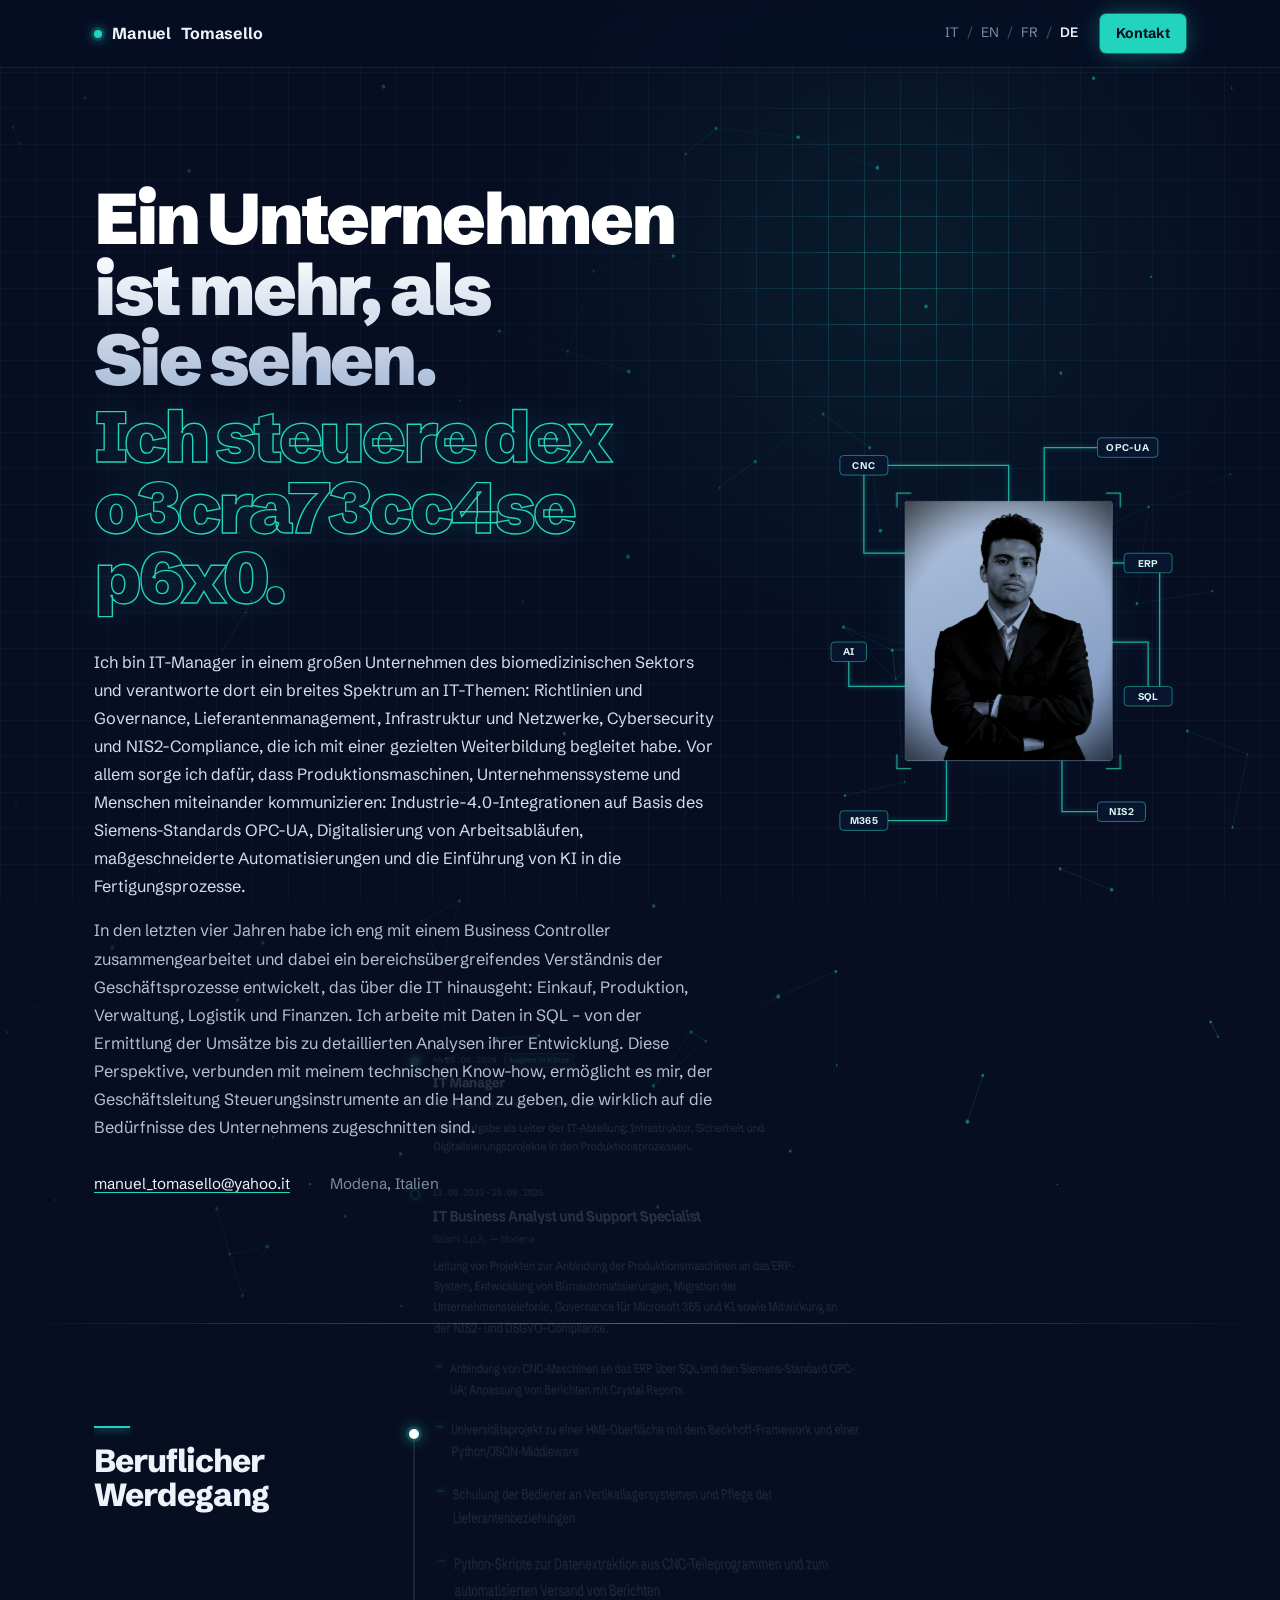
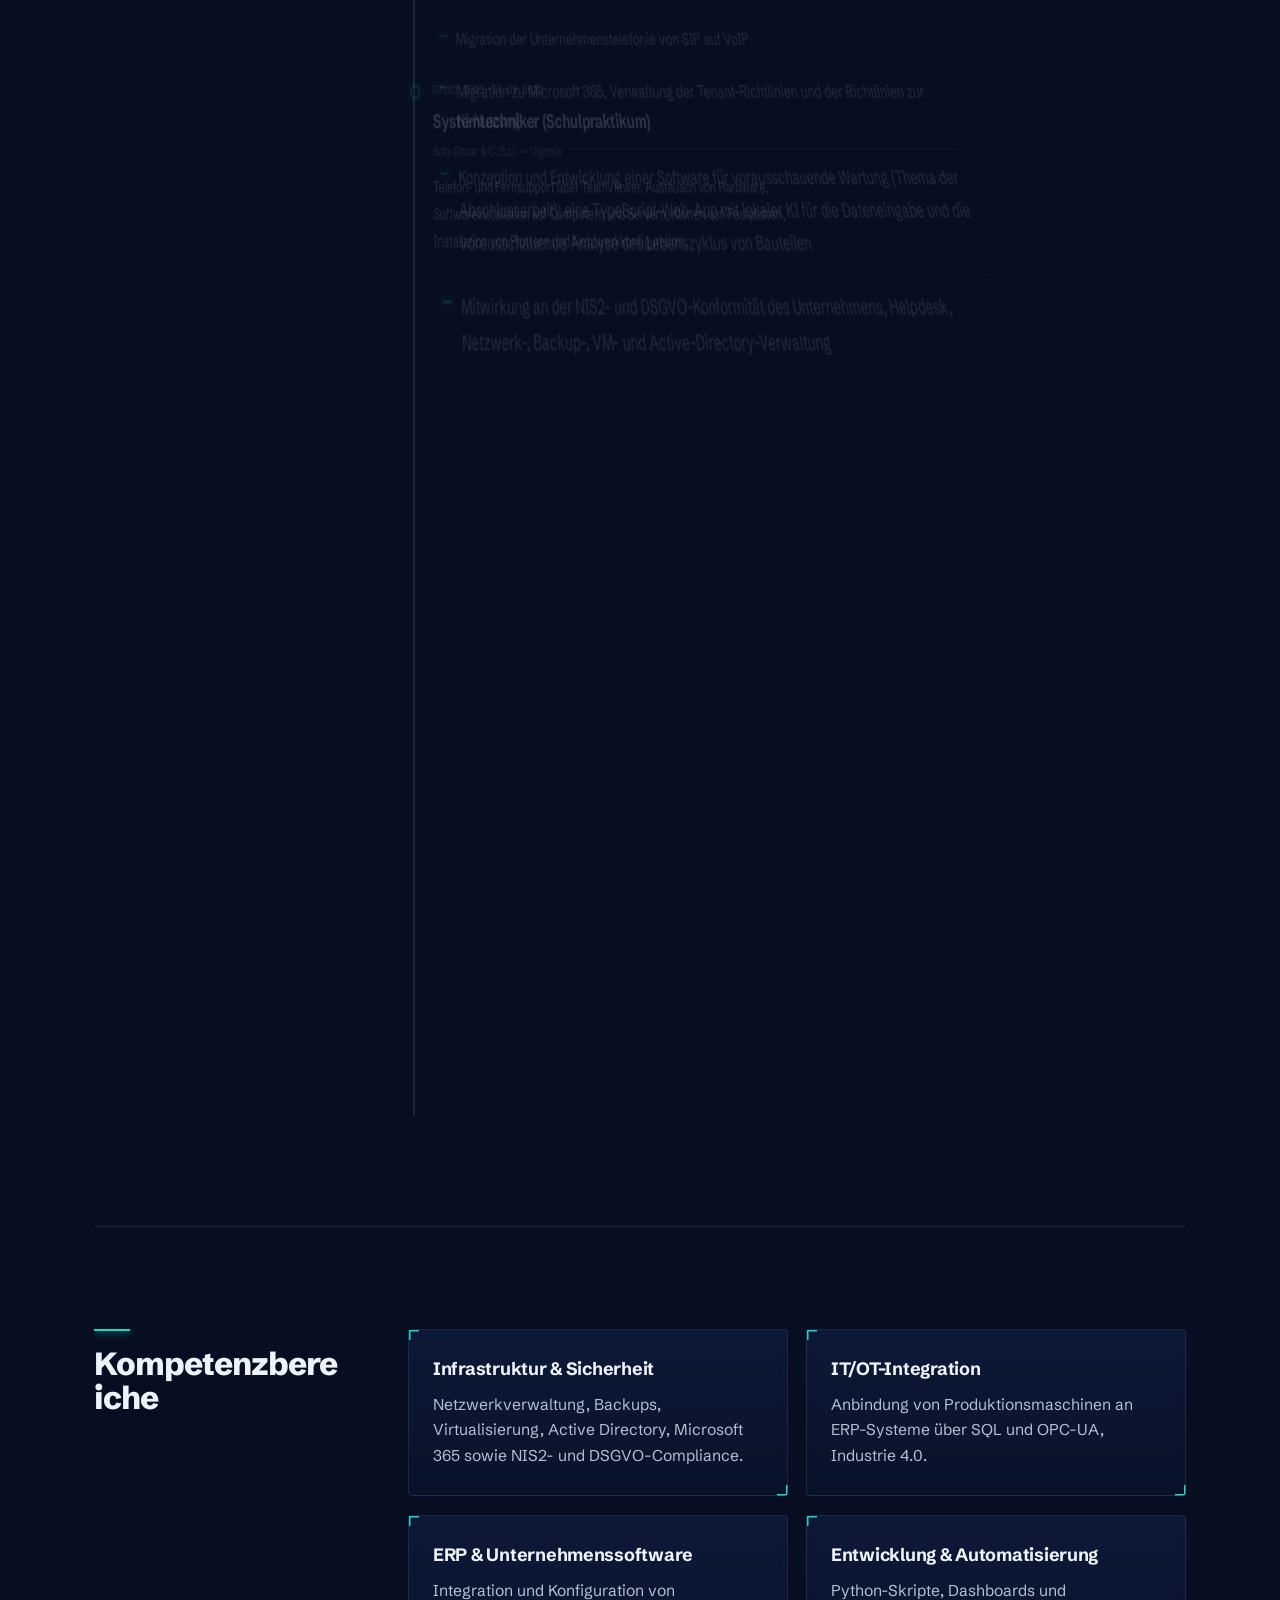
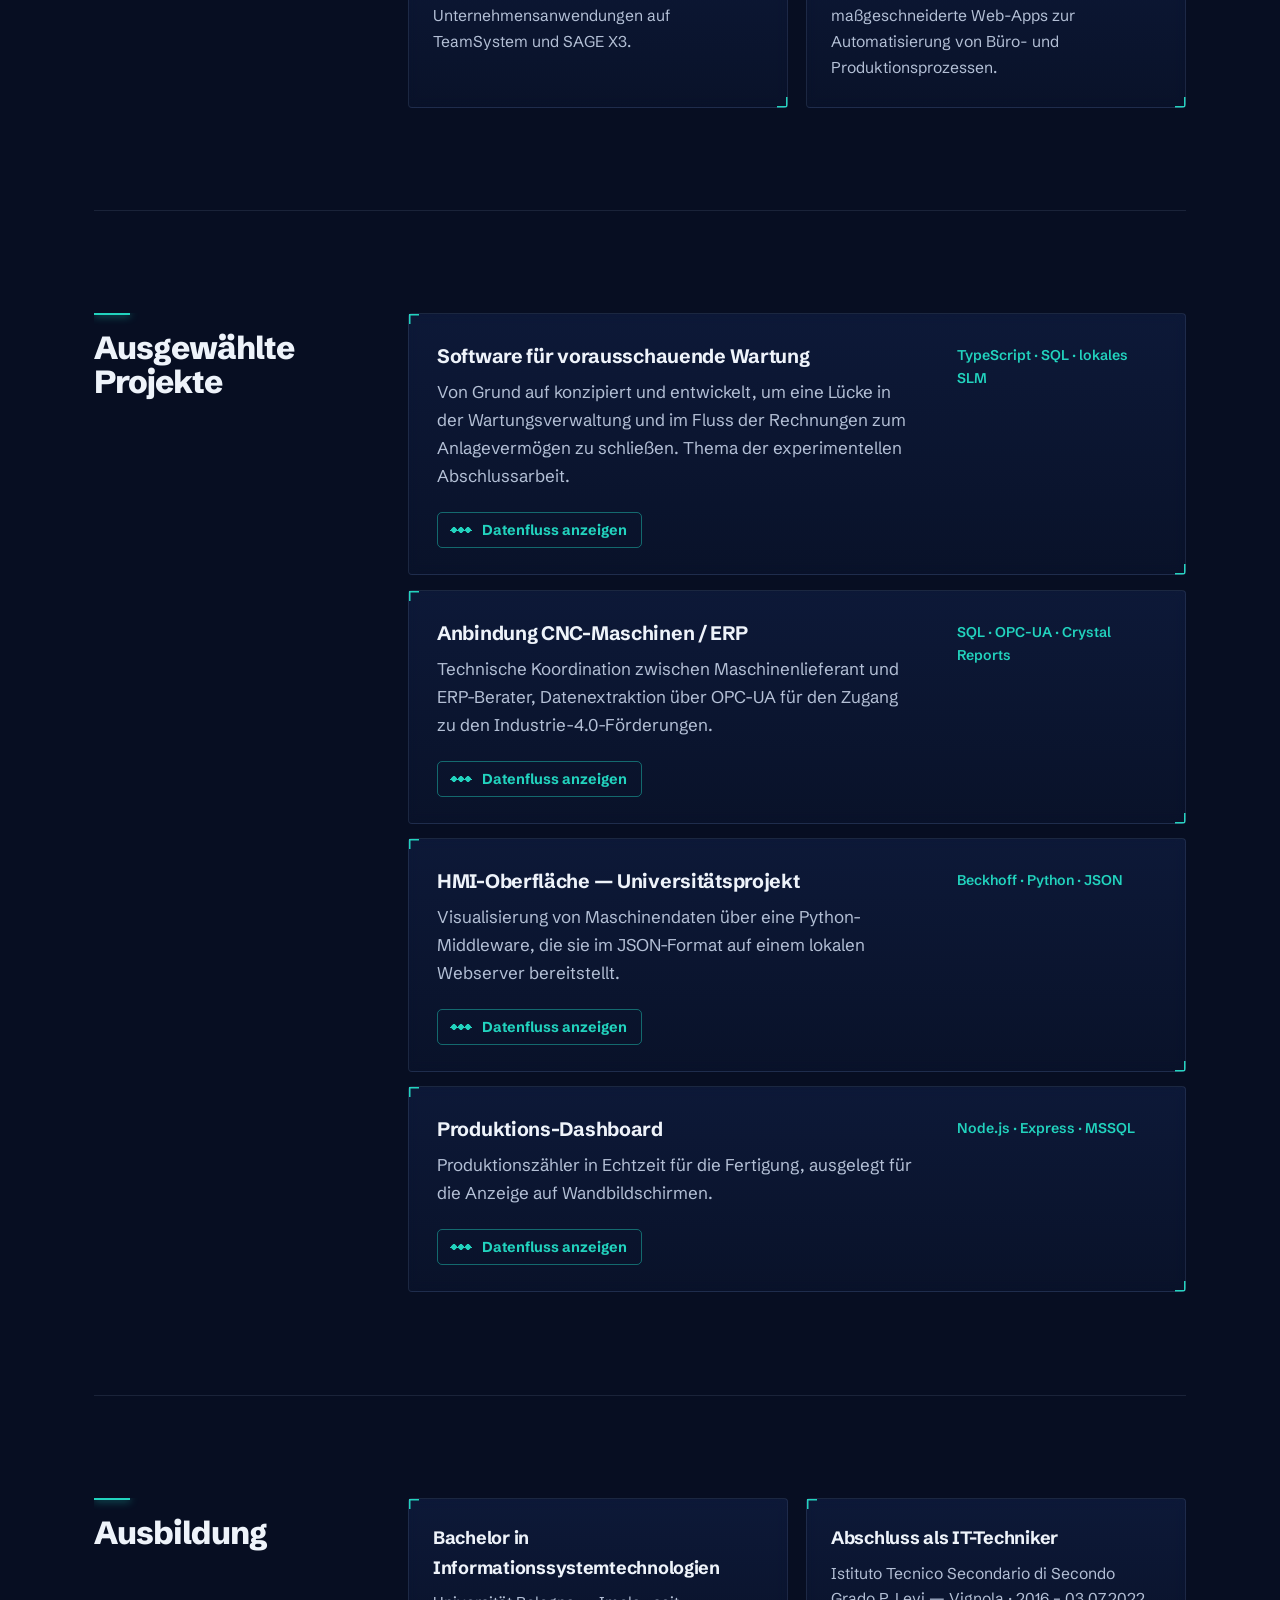
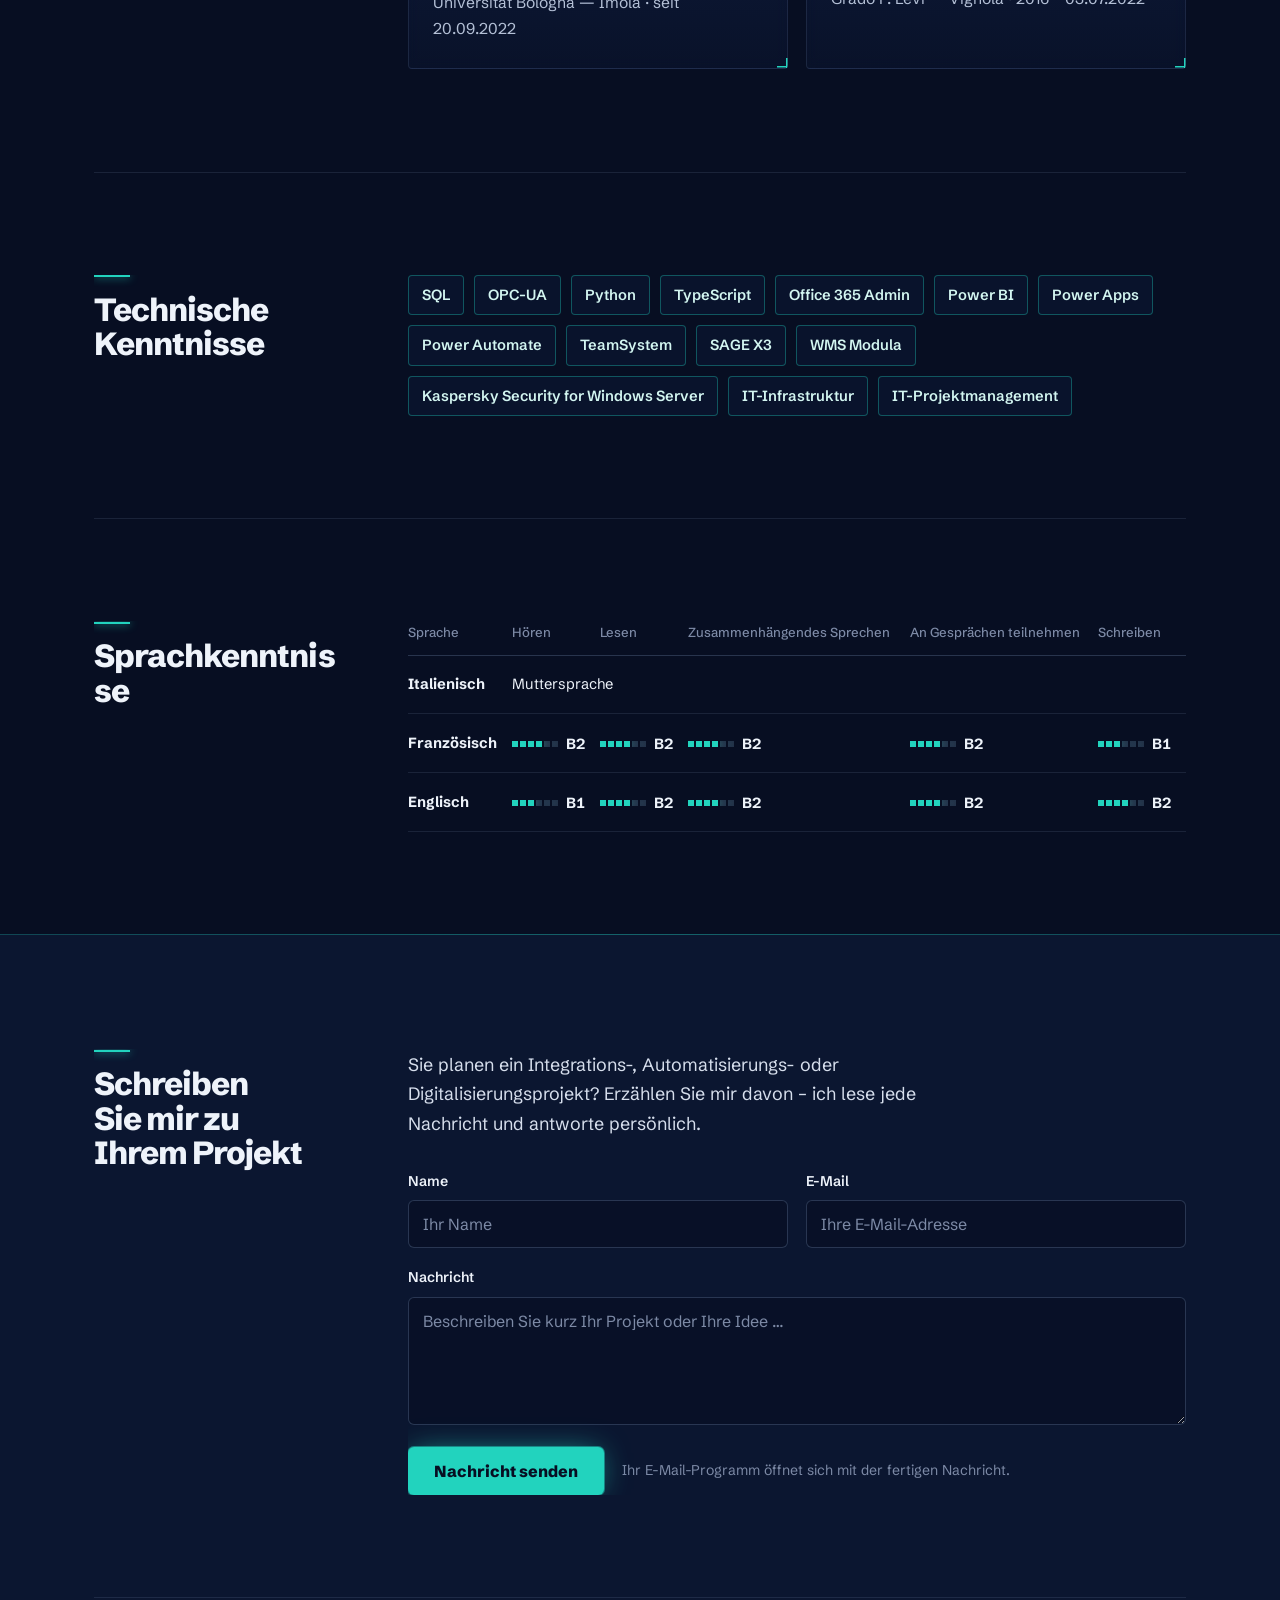
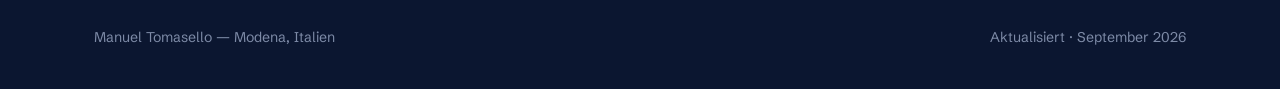
==== index-de.html @ 52b49764 "tedesco" ====
<!DOCTYPE html>
<html lang="de">
<head>
<meta charset="UTF-8">
<script>/* sequenza di avvio: una volta per sessione, mai con movimento ridotto */
(function(d){d.classList.add('js');try{if(!matchMedia('(prefers-reduced-motion: reduce)').matches&&!sessionStorage.getItem('mt-boot')){d.classList.add('boot');sessionStorage.setItem('mt-boot','1');setTimeout(function(){d.classList.remove('boot')},2600);}}catch(e){}})(document.documentElement);
</script>
<meta name="viewport" content="width=device-width, initial-scale=1">
<title>Manuel Tomasello — IT Manager</title>
<meta name="description" content="Manuel Tomasello, IT-Manager. Infrastruktur, ERP/OT-Integration, NIS2-Compliance, industrielle Automatisierung.">
<link rel="preconnect" href="https://fonts.googleapis.com">
<link rel="preconnect" href="https://fonts.gstatic.com" crossorigin>
<meta name="theme-color" content="#070E22">
<link rel="stylesheet" href="style.css">
</head>
<body>

<div class="boot-overlay" aria-hidden="true">
  <div class="boot-half boot-top"></div><div class="boot-half boot-bottom"></div>
  <div class="boot-line"></div>
  <div class="boot-name">Manuel Tomasello</div>
</div>
<div class="glow" aria-hidden="true"></div>
<nav>
  <div class="progress" aria-hidden="true"></div>
  <div class="nav-inner">
    <span class="nav-name"><span class="nn-full">Manuel</span><span class="nn-short" aria-hidden="true">M.</span> Tomasello</span>
    <div class="nav-right">
      <div class="lang-switch">
        <a href="index.html">IT</a><span>/</span><a href="index-en.html">EN</a><span>/</span><a href="index-fr.html">FR</a><span>/</span><a href="index-de.html" class="active">DE</a>
      </div>
      <a href="#kontakt" class="nav-cta">Kontakt</a>
    </div>
  </div>
</nav>
<header class="top">
  <canvas class="net" aria-hidden="true"></canvas>
  <section class="hero">
  <div class="hero-inner">
    <div class="hero-text">
      <h1><span>Ein Unternehmen ist mehr, als Sie sehen.</span> <span>Ich steuere den unsichtbaren Teil.</span></h1>
      <p class="hero-desc">Ich bin IT-Manager in einem großen Unternehmen des biomedizinischen Sektors und verantworte dort ein breites Spektrum an IT-Themen: Richtlinien und Governance, Lieferantenmanagement, Infrastruktur und Netzwerke, Cybersecurity und NIS2-Compliance, die ich mit einer gezielten Weiterbildung begleitet habe. Vor allem sorge ich dafür, dass Produktionsmaschinen, Unternehmenssysteme und Menschen miteinander kommunizieren: Industrie-4.0-Integrationen auf Basis des Siemens-Standards OPC-UA, Digitalisierung von Arbeitsabläufen, maßgeschneiderte Automatisierungen und die Einführung von KI in die Fertigungsprozesse.</p>
      <p class="hero-desc">In den letzten vier Jahren habe ich eng mit einem Business Controller zusammengearbeitet und dabei ein bereichsübergreifendes Verständnis der Geschäftsprozesse entwickelt, das über die IT hinausgeht: Einkauf, Produktion, Verwaltung, Logistik und Finanzen. Ich arbeite mit Daten in SQL – von der Ermittlung der Umsätze bis zu detaillierten Analysen ihrer Entwicklung. Diese Perspektive, verbunden mit meinem technischen Know-how, ermöglicht es mir, der Geschäftsleitung Steuerungsinstrumente an die Hand zu geben, die wirklich auf die Bedürfnisse des Unternehmens zugeschnitten sind.</p>
      <div class="contact-row">
        <a href="mailto:manuel_tomasello@yahoo.it">manuel_tomasello@yahoo.it</a>
        <span class="sep">·</span>
        <span>Modena, Italien</span>
      </div>
    </div>
    <div class="hero-visual">
        <svg class="schematic" viewBox="0 0 400 480" aria-hidden="true" focusable="false">
          <g class="traces">
            <path pathLength="1" d="M90 150 H37 V62"/>
            <path pathLength="1" d="M64 51 H200 V100"/>
            <path pathLength="1" d="M240 100 V31 H300"/>
            <path pathLength="1" d="M310 161 H330"/>
            <path pathLength="1" d="M310 250 H357 V300"/>
            <path pathLength="1" d="M370 172 V300"/>
            <path pathLength="1" d="M260 375 V441 H300"/>
            <path pathLength="1" d="M130 375 V451 H64"/>
            <path pathLength="1" d="M90 300 H20 V272"/>
          </g>
          <g class="pins">
            <circle cx="90" cy="150" r="3"/><circle cx="200" cy="100" r="3"/><circle cx="240" cy="100" r="3"/>
            <circle cx="310" cy="161" r="3"/><circle cx="310" cy="250" r="3"/><circle cx="260" cy="375" r="3"/>
            <circle cx="130" cy="375" r="3"/><circle cx="90" cy="300" r="3"/>
          </g>
          <g class="chips">
            <g><rect x="10" y="40" width="54" height="22" rx="4"/><text x="37" y="55">CNC</text></g>
            <g><rect x="300" y="20" width="68" height="22" rx="4"/><text x="334" y="35">OPC-UA</text></g>
            <g><rect x="330" y="150" width="54" height="22" rx="4"/><text x="357" y="165">ERP</text></g>
            <g><rect x="330" y="300" width="54" height="22" rx="4"/><text x="357" y="315">SQL</text></g>
            <g><rect x="300" y="430" width="54" height="22" rx="4"/><text x="327" y="445">NIS2</text></g>
            <g><rect x="10" y="440" width="54" height="22" rx="4"/><text x="37" y="455">M365</text></g>
            <g><rect x="0" y="250" width="40" height="22" rx="4"/><text x="20" y="265">AI</text></g>
          </g>
          <circle class="packet p1" r="3.2"/>
          <circle class="packet p2" r="3.2"/>
        </svg>
      <figure class="portrait">
        <img class="hero-photo" src="assets/manuel-tomasello.jpg" alt="Porträt von Manuel Tomasello">
        <i class="mark tl"></i><i class="mark tr"></i><i class="mark bl"></i><i class="mark br"></i>
      </figure>
    </div>
  </div>
  </section>
</header>

<main class="wrap">

  <section id="werdegang">
    <div class="section-head"><h2>Beruflicher Werdegang</h2></div>
    <div class="track">
      <div class="track-line"><div class="track-line-fill"></div></div>

      <div class="node current">
        <div class="node-period">Ab 28.09.2026 <span class="tag">beginnt in Kürze</span></div>
        <h3>IT Manager</h3>
        <span class="org">Fertigungsunternehmen — Raum Modena</span>
        <p>Neue Aufgabe als Leiter der IT-Abteilung: Infrastruktur, Sicherheit und Digitalisierungsprojekte in den Produktionsprozessen.</p>
      </div>

      <div class="node">
        <div class="node-period">12.06.2023 – 25.09.2026</div>
        <h3>IT Business Analyst und Support Specialist</h3>
        <span class="org">Salami S.p.A. — Modena</span>
        <p>Leitung von Projekten zur Anbindung der Produktionsmaschinen an das ERP-System, Entwicklung von Büroautomatisierungen, Migration der Unternehmenstelefonie, Governance für Microsoft 365 und KI sowie Mitwirkung an der NIS2- und DSGVO-Compliance.</p>
        <ul>
          <li>Anbindung von CNC-Maschinen an das ERP über SQL und den Siemens-Standard OPC-UA; Anpassung von Berichten mit Crystal Reports</li>
          <li>Universitätsprojekt zu einer HMI-Oberfläche mit dem Beckhoff-Framework und einer Python/JSON-Middleware</li>
          <li>Schulung der Bediener an Vertikallagersystemen und Pflege der Lieferantenbeziehungen</li>
          <li>Python-Skripte zur Datenextraktion aus CNC-Teileprogrammen und zum automatisierten Versand von Berichten</li>
          <li>Migration der Unternehmenstelefonie von SIP auf VoIP</li>
          <li>Migration zu Microsoft 365, Verwaltung der Tenant-Richtlinien und der Richtlinien zur KI-Nutzung</li>
          <li>Konzeption und Entwicklung einer Software für vorausschauende Wartung (Thema der Abschlussarbeit): eine TypeScript-Web-App mit lokaler KI für die Dateneingabe und die vorausschauende Analyse des Lebenszyklus von Bauteilen</li>
          <li>Mitwirkung an der NIS2- und DSGVO-Konformität des Unternehmens, Helpdesk, Netzwerk-, Backup-, VM- und Active-Directory-Verwaltung</li>
        </ul>
      </div>

      <div class="node">
        <div class="node-period">07.02.2022 – 23.02.2022</div>
        <h3>Systemtechniker (Schulpraktikum)</h3>
        <span class="org">Sola Oscar &amp; C. S.r.l. — Vignola</span>
        <p>Telefon- und Fernsupport über TeamViewer, Austausch von Hardware, Softwareinstallation auf Computern und Servern, Klonen von Festplatten, Installation von Plottern und Netzwerkkonfiguration.</p>
      </div>
    </div>
  </section>

  <section id="kompetenzen">
    <div class="section-head"><h2>Kompetenzbereiche</h2></div>
    <div class="grid-panels">
      <div class="panel">
        <h3>Infrastruktur &amp; Sicherheit</h3>
        <p>Netzwerkverwaltung, Backups, Virtualisierung, Active Directory, Microsoft 365 sowie NIS2- und DSGVO-Compliance.</p>
      </div>
      <div class="panel">
        <h3>IT/OT-Integration</h3>
        <p>Anbindung von Produktionsmaschinen an ERP-Systeme über SQL und OPC-UA, Industrie 4.0.</p>
      </div>
      <div class="panel">
        <h3>ERP &amp; Unternehmenssoftware</h3>
        <p>Integration und Konfiguration von Unternehmensanwendungen auf TeamSystem und SAGE X3.</p>
      </div>
      <div class="panel">
        <h3>Entwicklung &amp; Automatisierung</h3>
        <p>Python-Skripte, Dashboards und maßgeschneiderte Web-Apps zur Automatisierung von Büro- und Produktionsprozessen.</p>
      </div>
    </div>
  </section>

  <section id="projekte">
    <div class="section-head"><h2>Ausgewählte Projekte</h2></div>
    <div class="projects">
      <div class="project">
        <div>
          <h3>Software für vorausschauende Wartung</h3>
          <p>Von Grund auf konzipiert und entwickelt, um eine Lücke in der Wartungsverwaltung und im Fluss der Rechnungen zum Anlagevermögen zu schließen. Thema der experimentellen Abschlussarbeit.</p>
        </div>
        <div class="stack">TypeScript · SQL · lokales SLM</div>
        <button type="button" class="flow-toggle" aria-expanded="false" aria-controls="flow-1" data-open="Datenfluss anzeigen" data-close="Datenfluss ausblenden">Datenfluss anzeigen</button>
        <div class="flow" id="flow-1" data-flow="Rechnungen|Lokale KI|SQL-Datenbank|TypeScript-Web-App|Vorausschauende Analyse" hidden></div>
      </div>
      <div class="project">
        <div>
          <h3>Anbindung CNC-Maschinen / ERP</h3>
          <p>Technische Koordination zwischen Maschinenlieferant und ERP-Berater, Datenextraktion über OPC-UA für den Zugang zu den Industrie-4.0-Förderungen.</p>
        </div>
        <div class="stack">SQL · OPC-UA · Crystal Reports</div>
        <button type="button" class="flow-toggle" aria-expanded="false" aria-controls="flow-2" data-open="Datenfluss anzeigen" data-close="Datenfluss ausblenden">Datenfluss anzeigen</button>
        <div class="flow" id="flow-2" data-flow="CNC-Maschine|OPC-UA|SQL|ERP|Crystal Reports" hidden></div>
      </div>
      <div class="project">
        <div>
          <h3>HMI-Oberfläche — Universitätsprojekt</h3>
          <p>Visualisierung von Maschinendaten über eine Python-Middleware, die sie im JSON-Format auf einem lokalen Webserver bereitstellt.</p>
        </div>
        <div class="stack">Beckhoff · Python · JSON</div>
        <button type="button" class="flow-toggle" aria-expanded="false" aria-controls="flow-3" data-open="Datenfluss anzeigen" data-close="Datenfluss ausblenden">Datenfluss anzeigen</button>
        <div class="flow" id="flow-3" data-flow="Beckhoff-Maschinendaten|Python-Middleware|JSON|Lokaler Webserver|HMI-Oberfläche" hidden></div>
      </div>
      <div class="project">
        <div>
          <h3>Produktions-Dashboard</h3>
          <p>Produktionszähler in Echtzeit für die Fertigung, ausgelegt für die Anzeige auf Wandbildschirmen.</p>
        </div>
        <div class="stack">Node.js · Express · MSSQL</div>
        <button type="button" class="flow-toggle" aria-expanded="false" aria-controls="flow-4" data-open="Datenfluss anzeigen" data-close="Datenfluss ausblenden">Datenfluss anzeigen</button>
        <div class="flow" id="flow-4" data-flow="Fertigung|MSSQL|Node.js · Express|Wandbildschirme" hidden></div>
      </div>
    </div>
  </section>

  <section id="ausbildung">
    <div class="section-head"><h2>Ausbildung</h2></div>
    <div class="grid-panels">
      <div class="panel">
        <h3>Bachelor in Informationssystemtechnologien</h3>
        <p>Universität Bologna — Imola · seit 20.09.2022</p>
      </div>
      <div class="panel">
        <h3>Abschluss als IT-Techniker</h3>
        <p>Istituto Tecnico Secondario di Secondo Grado P. Levi — Vignola · 2016 – 03.07.2022</p>
      </div>
    </div>
  </section>

  <section id="faehigkeiten">
    <div class="section-head"><h2>Technische Kenntnisse</h2></div>
    <div class="taglist">
      <span>SQL</span><span>OPC-UA</span><span>Python</span><span>TypeScript</span>
      <span>Office 365 Admin</span><span>Power BI</span><span>Power Apps</span><span>Power Automate</span>
      <span>TeamSystem</span><span>SAGE X3</span><span>WMS Modula</span>
      <span>Kaspersky Security for Windows Server</span><span>IT-Infrastruktur</span>
      <span>IT-Projektmanagement</span>
    </div>
  </section>

  <section id="sprachen">
    <div class="section-head"><h2>Sprachkenntnisse</h2></div>
    <div class="table-scroll"><table class="lang-table">
      <thead>
        <tr><th>Sprache</th><th>Hören</th><th>Lesen</th><th>Zusammenhängendes Sprechen</th><th>An Gesprächen teilnehmen</th><th>Schreiben</th></tr>
      </thead>
      <tbody>
        <tr><td class="name">Italienisch</td><td colspan="5">Muttersprache</td></tr>
        <tr><td class="name">Französisch</td><td><span class="cefr" style="--n:4">B2</span></td><td><span class="cefr" style="--n:4">B2</span></td><td><span class="cefr" style="--n:4">B2</span></td><td><span class="cefr" style="--n:4">B2</span></td><td><span class="cefr" style="--n:3">B1</span></td></tr>
        <tr><td class="name">Englisch</td><td><span class="cefr" style="--n:3">B1</span></td><td><span class="cefr" style="--n:4">B2</span></td><td><span class="cefr" style="--n:4">B2</span></td><td><span class="cefr" style="--n:4">B2</span></td><td><span class="cefr" style="--n:4">B2</span></td></tr>
      </tbody>
    </table></div>
  </section>

  <section id="kontakt">
    <div class="section-head"><h2>Schreiben Sie mir zu Ihrem Projekt</h2></div>
    <div class="contact-card">
      <p class="contact-intro">Sie planen ein Integrations-, Automatisierungs- oder Digitalisierungsprojekt? Erzählen Sie mir davon – ich lese jede Nachricht und antworte persönlich.</p>
      <form class="contact-form" id="contactForm" data-mailto="manuel_tomasello@yahoo.it" data-subject="Neues Projekt — über die Website">
        <div class="field">
          <label for="cf-name">Name</label>
          <input id="cf-name" name="name" type="text" placeholder="Ihr Name" required>
        </div>
        <div class="field">
          <label for="cf-email">E-Mail</label>
          <input id="cf-email" name="email" type="email" placeholder="Ihre E-Mail-Adresse" required>
        </div>
        <div class="field full">
          <label for="cf-message">Nachricht</label>
          <textarea id="cf-message" name="message" rows="5" placeholder="Beschreiben Sie kurz Ihr Projekt oder Ihre Idee …" required></textarea>
        </div>
        <div class="form-actions full">
          <button type="submit" class="btn-primary">Nachricht senden</button>
          <span class="form-hint" id="formHint">Ihr E-Mail-Programm öffnet sich mit der fertigen Nachricht.</span>
        </div>
      </form>
    </div>
  </section>

  <footer>
    <span>Manuel Tomasello — Modena, Italien</span>
    <span>Aktualisiert · September 2026</span>
  </footer>

</main>
<script src="script.js"></script>
</body>
</html>
---- style.css ----
/* ============================================================
   Manuel Tomasello — sito di presentazione
   Concetto: "l'azienda che vedi / quella che non vedi".
   Tutto il sito vive nello strato invisibile: blu notte,
   una griglia tecnica che si rivela sotto il cursore,
   tracce di circuito e segnali in verde acqua.
   ============================================================ */

@import url('https://fonts.googleapis.com/css2?family=Schibsted+Grotesk:wght@400;500;600;700;800;900&display=swap');

:root{
  /* colore */
  --void:       #070E22;   /* fondo profondo */
  --night:      #0B1630;   /* superfici */
  --night-2:    #12224A;   /* superfici in rilievo, campi */
  --line:       rgba(160,190,230,.12);
  --line-2:     rgba(160,190,230,.22);
  --signal:     #22D3BE;   /* verde acqua biomedicale */
  --signal-dim: rgba(34,211,190,.16);
  --text:       #EEF3FA;
  --text-2:     #B4C0D6;
  --text-3:     #7D8AA6;

  --sans: 'Schibsted Grotesk', system-ui, -apple-system, 'Segoe UI', sans-serif;

  --wrap: 1180px;
  --gutter: clamp(20px, 4vw, 44px);

  /* posizione del cursore, aggiornata da script.js */
  --mx: 70vw;
  --my: 30vh;
}

*{ box-sizing:border-box; }
html{ scroll-behavior:smooth; background:var(--void); }

body{
  margin:0;
  background:var(--void);
  color:var(--text);
  font-family:var(--sans);
  font-size:1.0625rem;
  line-height:1.65;
  -webkit-font-smoothing:antialiased;
  overflow-x:hidden;
  position:relative;
  isolation:isolate;
}

/* Griglia tecnica: appena accennata ovunque, nitida sotto il cursore */
body::before, body::after{
  content:""; position:fixed; inset:0; z-index:-1; pointer-events:none;
  background-image:
    linear-gradient(to right, var(--grid-c) 1px, transparent 1px),
    linear-gradient(to bottom, var(--grid-c) 1px, transparent 1px);
  background-size:36px 36px;
}
body::before{ --grid-c: rgba(160,190,230,.045); }
body::after{
  --grid-c: rgba(34,211,190,.32);
  -webkit-mask-image:radial-gradient(220px 220px at var(--mx) var(--my), #000 0%, rgba(0,0,0,.35) 45%, transparent 100%);
          mask-image:radial-gradient(220px 220px at var(--mx) var(--my), #000 0%, rgba(0,0,0,.35) 45%, transparent 100%);
}
/* alone di luce che segue il cursore */
.glow{
  position:fixed; inset:0; z-index:-2; pointer-events:none;
  background:radial-gradient(600px 600px at var(--mx) var(--my), rgba(34,211,190,.07), transparent 70%);
}

a{ color:var(--signal); text-decoration-thickness:1px; text-underline-offset:3px; }
a:focus-visible, button:focus-visible, input:focus-visible, textarea:focus-visible{
  outline:2px solid var(--signal); outline-offset:3px; border-radius:3px;
}
::selection{ background:var(--signal); color:var(--void); }

/* ============================================================
   Navigazione
   ============================================================ */
nav{
  position:sticky; top:0; z-index:50;
  background:rgba(7,14,34,.72);
  backdrop-filter:blur(14px) saturate(140%); -webkit-backdrop-filter:blur(14px) saturate(140%);
  border-bottom:1px solid var(--line);
}
.progress{ /* avanzamento della lettura */
  position:absolute; left:0; bottom:-1px; height:1.5px; width:100%;
  background:var(--signal); box-shadow:0 0 10px var(--signal);
  transform-origin:0 50%; transform:scaleX(var(--read, 0));
}
.nav-inner{
  max-width:var(--wrap); margin:0 auto; padding:14px var(--gutter);
  display:flex; align-items:center; justify-content:space-between; gap:18px;
}
.nav-name{
  font-weight:700; font-size:1rem; letter-spacing:-.01em; white-space:nowrap;
  display:flex; align-items:center; gap:10px;
}
.nav-name::before{
  content:""; width:8px; height:8px; border-radius:50%; background:var(--signal);
  box-shadow:0 0 0 3px var(--signal-dim), 0 0 12px var(--signal);
  animation:beat 2.4s ease-in-out infinite;
}
.nav-right{ display:flex; align-items:center; gap:20px; }
.lang-switch{ font-size:.85rem; color:var(--text-3); }
.lang-switch a{ color:var(--text-3); text-decoration:none; padding:4px 2px; }
.lang-switch a:hover{ color:var(--text); }
.lang-switch a.active{ color:var(--text); font-weight:600; }
.lang-switch span{ margin:0 6px; opacity:.5; }
.nav-cta{
  font-size:.88rem; font-weight:700; white-space:nowrap; text-decoration:none;
  color:var(--void); background:var(--signal);
  padding:8px 16px; border-radius:6px;
  box-shadow:0 0 0 1px rgba(34,211,190,.4), 0 0 24px -4px rgba(34,211,190,.55);
  transition:box-shadow .25s ease, background-color .25s ease;
}
.nav-cta:hover{ background:#5BE6D5; box-shadow:0 0 0 1px rgba(34,211,190,.6), 0 0 34px -2px rgba(34,211,190,.8); }

/* ============================================================
   Hero
   ============================================================ */
.top{ position:relative; }
.top::after{ /* orizzonte luminoso che chiude la testata */
  content:""; position:absolute; left:0; right:0; bottom:0; height:1px;
  background:linear-gradient(90deg, transparent, rgba(34,211,190,.55) 50%, transparent);
}
.hero-inner{
  max-width:var(--wrap); margin:0 auto;
  padding:clamp(52px, 9vw, 120px) var(--gutter) clamp(64px, 10vw, 128px);
  display:grid; grid-template-columns:minmax(0,1.3fr) minmax(0,.7fr);
  gap:clamp(32px, 6vw, 80px); align-items:center;
}
.kicker{
  font-size:.95rem; font-weight:600; color:var(--signal);
  margin:0 0 22px; display:flex; align-items:center; gap:12px;
}
.kicker::before{ content:""; width:28px; height:1.5px; background:var(--signal); box-shadow:0 0 8px var(--signal); }

h1{
  font-weight:900;
  font-size:clamp(2.5rem, 5.6vw, 4.6rem);
  line-height:.98; letter-spacing:-.045em;
  margin:0 0 36px;
}
h1 > span{ display:block; text-wrap:balance; }
h1 > span:first-child{
  background:linear-gradient(180deg, #FFFFFF 30%, #A9BBD8 100%);
  -webkit-background-clip:text; background-clip:text; color:transparent;
}
h1 > span:last-child{ /* ciò che non si vede: solo il contorno, acceso */
  color:transparent;
  -webkit-text-stroke:1.4px var(--signal);
  filter:drop-shadow(0 0 14px rgba(34,211,190,.45));
  margin-top:.1em;
}
h1 .decoding{ -webkit-text-stroke-color:rgba(34,211,190,.55); }
@supports not (-webkit-text-stroke:1px #000){
  h1 > span:last-child{ color:var(--signal); }
}

.hero-desc{ color:var(--text-2); max-width:62ch; margin:0 0 16px; font-size:1.02rem; line-height:1.72; }
.hero-desc:first-of-type{ color:#D6DEEC; }
.contact-row{
  font-size:.95rem; display:flex; flex-wrap:wrap; align-items:center; gap:6px 18px;
  margin-top:30px; color:var(--text-3);
}
.contact-row a{ color:var(--text); text-decoration:underline; text-decoration-color:var(--signal); }
.contact-row a:hover{ color:var(--signal); }
.contact-row .sep{ opacity:.4; }

/* ---------- Ritratto + schema ---------- */
.hero-visual{
  position:relative; width:100%; max-width:420px; margin-left:auto;
  aspect-ratio:400 / 480;
}
.hero-visual::before{ /* alone dietro al ritratto */
  content:""; position:absolute; inset:15%; border-radius:50%;
  background:radial-gradient(closest-side, rgba(34,211,190,.22), transparent);
  filter:blur(20px);
}
.schematic{ position:absolute; inset:0; width:100%; height:100%; overflow:visible; }
.schematic .traces path{
  fill:none; stroke:var(--signal); stroke-width:1.4; stroke-opacity:.8;
  stroke-dasharray:1; stroke-dashoffset:1;
  filter:drop-shadow(0 0 3px rgba(34,211,190,.6));
  animation:draw 1.1s cubic-bezier(.6,0,.2,1) forwards;
}
.schematic .traces path:nth-child(2){ animation-delay:.15s; }
.schematic .traces path:nth-child(3){ animation-delay:.25s; }
.schematic .traces path:nth-child(4){ animation-delay:.35s; }
.schematic .traces path:nth-child(5){ animation-delay:.45s; }
.schematic .traces path:nth-child(6){ animation-delay:.55s; }
.schematic .traces path:nth-child(7){ animation-delay:.6s; }
.schematic .traces path:nth-child(8){ animation-delay:.7s; }
.schematic .traces path:nth-child(9){ animation-delay:.8s; }
.schematic .pins circle{ fill:var(--signal); filter:drop-shadow(0 0 4px var(--signal)); }
.schematic .chips rect{ fill:rgba(11,22,48,.9); stroke:rgba(34,211,190,.6); stroke-width:1; }
.schematic .chips text{
  font-family:var(--sans); font-size:11px; font-weight:700; letter-spacing:.03em;
  fill:#D3F6F1; text-anchor:middle;
}
.schematic .chips g{ opacity:0; animation:appear .5s ease forwards; animation-delay:1.1s; }
.schematic .chips g:nth-child(odd){ animation-delay:1.25s; }
.schematic .packet{ fill:#fff; opacity:0; filter:drop-shadow(0 0 5px var(--signal)) drop-shadow(0 0 2px #fff); }
.schematic .p1{ offset-path:path("M64 51 H200 V100"); animation:travel 3.2s ease-in-out 2s infinite; }
.schematic .p2{ offset-path:path("M310 250 H357 V300"); animation:travel 2.6s ease-in-out 3.1s infinite; }

.portrait{
  position:absolute; margin:0; overflow:visible;
  left:22.5%; top:20.8%; width:55%; height:57.3%;
}
.portrait::after{ /* viraggio blu acciaio */
  content:""; position:absolute; inset:0; border-radius:3px; pointer-events:none;
  background:linear-gradient(160deg, #B9CDE8 0%, #7E99C4 100%);
  mix-blend-mode:multiply;
  opacity:0; animation:appear .9s ease .1s forwards;
}
.portrait::before{ /* linea di scansione, un solo passaggio all'apertura */
  content:""; position:absolute; left:-6%; right:-6%; top:0; height:2px; z-index:2;
  background:var(--signal); box-shadow:0 0 14px 2px var(--signal);
  opacity:0; animation:scan 1.6s cubic-bezier(.5,0,.3,1) .5s 1;
}
.hero-photo{
  width:100%; height:100%; object-fit:cover; object-position:50% 12%;
  display:block; border-radius:3px;
  filter:grayscale(1) contrast(1.15) brightness(.96);
  opacity:0; animation:appear .9s ease .1s forwards;
}
.mark{ position:absolute; width:14px; height:14px; border:0 solid var(--signal); z-index:3; }
.mark.tl{ top:-8px; left:-8px; border-top-width:1.5px; border-left-width:1.5px; }
.mark.tr{ top:-8px; right:-8px; border-top-width:1.5px; border-right-width:1.5px; }
.mark.bl{ bottom:-8px; left:-8px; border-bottom-width:1.5px; border-left-width:1.5px; }
.mark.br{ bottom:-8px; right:-8px; border-bottom-width:1.5px; border-right-width:1.5px; }

@keyframes draw{ to{ stroke-dashoffset:0; } }
@keyframes appear{ to{ opacity:1; } }
@keyframes travel{
  0%{ offset-distance:0%; opacity:0; }
  10%{ opacity:1; } 85%{ opacity:1; }
  100%{ offset-distance:100%; opacity:0; }
}
@keyframes scan{
  0%{ top:0; opacity:0; } 10%{ opacity:1; } 90%{ opacity:1; }
  100%{ top:100%; opacity:0; }
}
@keyframes beat{ 50%{ box-shadow:0 0 0 6px rgba(34,211,190,0), 0 0 12px var(--signal); } }

/* ============================================================
   Corpo pagina
   ============================================================ */
.wrap{ max-width:var(--wrap); margin:0 auto; padding:0 var(--gutter); }

main > section{
  display:grid; grid-template-columns:250px minmax(0,1fr); gap:24px 64px;
  padding:clamp(60px, 8vw, 104px) 0;
  border-top:1px solid var(--line);
  scroll-margin-top:70px;
}
main > section:first-child{ border-top:none; }
.section-head{ margin:0; }
.section-head h2{ position:sticky; top:92px; }
h2{
  font-weight:800; font-size:clamp(1.55rem, 2.5vw, 2rem); line-height:1.08; letter-spacing:-.03em;
  margin:0; color:var(--text); text-wrap:balance;
  -webkit-hyphens:auto; hyphens:auto; overflow-wrap:break-word;
}
.nn-short{ display:none; }
h2::before{ /* traccia che entra nel titolo */
  content:""; display:block; width:36px; height:1.5px; margin-bottom:16px;
  background:var(--signal); box-shadow:0 0 8px var(--signal);
}
h3{ font-weight:700; letter-spacing:-.015em; color:var(--text); }

/* Moduli: superfici con angoli da schema */
.panel, .project{
  position:relative;
  background:
    linear-gradient(var(--signal), var(--signal)) top left / 10px 1.5px no-repeat,
    linear-gradient(var(--signal), var(--signal)) top left / 1.5px 10px no-repeat,
    linear-gradient(var(--signal), var(--signal)) bottom right / 10px 1.5px no-repeat,
    linear-gradient(var(--signal), var(--signal)) bottom right / 1.5px 10px no-repeat,
    linear-gradient(180deg, rgba(18,34,74,.55), rgba(11,22,48,.55));
  border:1px solid var(--line);
  border-radius:4px;
  backdrop-filter:blur(6px); -webkit-backdrop-filter:blur(6px);
  transition:border-color .25s ease, box-shadow .25s ease;
}
.panel:hover, .project:hover{
  border-color:rgba(34,211,190,.4);
  box-shadow:0 0 0 1px rgba(34,211,190,.08), 0 18px 50px -24px rgba(34,211,190,.45);
}

/* ---------- Percorso (timeline) ---------- */
.track{ position:relative; padding-left:38px; }
.track-line{
  position:absolute; left:5px; top:8px; bottom:8px; width:2px;
  background:var(--line); overflow:visible;
}
.track-line-fill{
  position:absolute; left:0; top:0; width:100%; height:0%;
  background:linear-gradient(180deg, rgba(34,211,190,.2), var(--signal));
  box-shadow:0 0 10px rgba(34,211,190,.6);
  transition:height .3s ease-out;
}
.track-line-fill::after{ /* testina che avanza con la lettura */
  content:""; position:absolute; left:50%; bottom:-5px; width:10px; height:10px; margin-left:-5px;
  border-radius:50%; background:#fff; box-shadow:0 0 0 3px var(--signal-dim), 0 0 14px var(--signal);
}
.node{ position:relative; padding-bottom:56px; }
.node:last-child{ padding-bottom:0; }
.node::before{
  content:""; position:absolute; left:-38px; top:6px; width:12px; height:12px;
  border:2px solid var(--line-2); background:var(--void); border-radius:50%;
  transition:border-color .4s ease, box-shadow .4s ease;
}
.node.visible::before{ border-color:var(--signal); box-shadow:0 0 10px rgba(34,211,190,.5); }
.node.current::before{ background:var(--signal); border-color:var(--signal); box-shadow:0 0 0 5px var(--signal-dim), 0 0 16px var(--signal); }
.node-period{ font-size:.88rem; font-weight:600; color:var(--text-3); font-variant-numeric:tabular-nums; margin-bottom:6px; }
.node-period .tag{
  display:inline-block; white-space:nowrap; line-height:1.5;
  margin-left:10px; color:var(--signal); font-weight:700;
  padding:2px 9px; border:1px solid rgba(34,211,190,.45); border-radius:4px; font-size:.78rem;
  background:var(--signal-dim);
}
.node h3{ margin:0 0 2px; font-size:1.4rem; }
.node .org{ color:var(--text-3); font-size:.95rem; display:block; margin-bottom:12px; }
.node p{ color:var(--text-2); margin:0 0 12px; max-width:66ch; }
.node ul{ margin:14px 0 0; padding:0; list-style:none; max-width:66ch; }
.node li{
  position:relative; padding:10px 0 10px 24px; color:var(--text-2);
  border-top:1px solid var(--line); font-size:.97rem;
}
.node li::before{
  content:""; position:absolute; left:2px; top:1.2em; width:10px; height:1.5px;
  background:var(--signal); box-shadow:0 0 6px var(--signal);
}

/* ---------- Aree / formazione ---------- */
.grid-panels{ display:grid; grid-template-columns:repeat(2, minmax(0,1fr)); gap:18px; }
.panel{ padding:24px 24px 26px; }
.panel h3{ margin:0 0 8px; font-size:1.12rem; text-wrap:balance; }
.panel p{ margin:0; color:var(--text-2); font-size:.98rem; }

/* ---------- Progetti ---------- */
.projects{ display:flex; flex-direction:column; gap:14px; }
.project{
  display:grid; grid-template-columns:minmax(0,1fr) 200px; gap:8px 40px;
  padding:26px 28px;
}
.project h3{ margin:0 0 6px; font-size:1.22rem; }
.project p{ margin:0; color:var(--text-2); max-width:60ch; }
.project .stack{ font-size:.88rem; font-weight:600; color:var(--signal); padding-top:4px; }

/* ---------- Competenze tecniche: chip come nello schema ---------- */
.taglist{ display:flex; flex-wrap:wrap; gap:10px; }
.taglist span{
  font-size:.92rem; font-weight:600; color:#D3F6F1;
  padding:7px 13px; border:1px solid rgba(34,211,190,.35); border-radius:4px;
  background:rgba(11,22,48,.8);
  transition:border-color .2s ease, box-shadow .2s ease, color .2s ease;
}
.taglist span:hover{ border-color:var(--signal); color:#fff; box-shadow:0 0 16px -2px rgba(34,211,190,.55); }

/* ---------- Lingue ---------- */
.table-scroll{ overflow-x:auto; }
.lang-table{ width:100%; border-collapse:collapse; font-size:.92rem; min-width:560px; }
.lang-table th{
  text-align:left; font-weight:500; color:var(--text-3); font-size:.82rem;
  padding:0 12px 12px 0; border-bottom:1px solid var(--line-2); vertical-align:bottom;
}
.lang-table td{ padding:16px 12px 16px 0; border-bottom:1px solid var(--line); color:var(--text); }
.lang-table td.name{ font-weight:700; }
.cefr{ display:inline-flex; align-items:center; gap:8px; font-weight:700; font-variant-numeric:tabular-nums; }
.cefr::before{ /* 6 segmenti: A1 → C2 */
  content:""; width:46px; height:6px; flex:none;
  background:linear-gradient(to right, var(--signal) calc(var(--n) / 6 * 100%), rgba(160,190,230,.18) 0);
  -webkit-mask:repeating-linear-gradient(to right, #000 0 6px, transparent 6px 8px);
          mask:repeating-linear-gradient(to right, #000 0 6px, transparent 6px 8px);
  filter:drop-shadow(0 0 3px rgba(34,211,190,.5));
}

/* ---------- Contatti ---------- */
#contatti, #contact, #kontakt{
  background:var(--night);
  box-shadow:0 0 0 100vmax var(--night);
  clip-path:inset(0 -100vmax);
  border-top:none;
  padding-top:clamp(72px, 9vw, 120px);
}
#contatti::before, #contact::before, #kontakt::before{
  content:""; position:absolute; left:-100vmax; right:-100vmax; top:0; height:1px;
  background:linear-gradient(90deg, transparent, rgba(34,211,190,.55) 50%, transparent);
}
#contatti, #contact, #kontakt{ position:relative; }
.contact-intro{ color:#D6DEEC; margin:0 0 32px; max-width:52ch; font-size:1.12rem; }
.contact-form{ display:grid; grid-template-columns:1fr 1fr; gap:18px; }
.field{ display:flex; flex-direction:column; gap:7px; }
.field.full, .form-actions.full{ grid-column:1 / -1; }
.field label{ font-size:.88rem; font-weight:600; color:var(--text); }
.field input, .field textarea{
  font-family:var(--sans); font-size:1rem; color:var(--text);
  padding:13px 14px; border-radius:6px; width:100%; resize:vertical;
  border:1px solid var(--line-2); background:rgba(7,14,34,.6);
  transition:border-color .2s ease, box-shadow .2s ease;
}
.field input::placeholder, .field textarea::placeholder{ color:var(--text-3); }
.field input:focus, .field textarea:focus{
  outline:none; border-color:var(--signal); box-shadow:0 0 0 3px var(--signal-dim), 0 0 22px -6px var(--signal);
}
.form-actions{ display:flex; align-items:center; gap:18px; flex-wrap:wrap; margin-top:4px; }
.btn-primary{
  font-family:var(--sans); font-size:1rem; font-weight:800; color:var(--void);
  background:var(--signal); border:none; cursor:pointer;
  padding:14px 26px; border-radius:6px;
  box-shadow:0 0 0 1px rgba(34,211,190,.5), 0 0 30px -6px rgba(34,211,190,.7);
  transition:background-color .2s ease, box-shadow .2s ease;
}
.btn-primary:hover{ background:#5BE6D5; box-shadow:0 0 0 1px rgba(34,211,190,.7), 0 0 40px -2px rgba(34,211,190,.85); }
.form-hint{ font-size:.88rem; color:var(--text-3); }
.form-hint.ok{ color:var(--signal); font-weight:600; }

/* ---------- Footer ---------- */
footer{
  font-size:.88rem; color:var(--text-3);
  display:flex; justify-content:space-between; flex-wrap:wrap; gap:10px;
  padding:28px 0 40px; border-top:1px solid var(--line);
  background:var(--night); box-shadow:0 0 0 100vmax var(--night); clip-path:inset(0 -100vmax);
}

/* ritratto leggermente più in alto rispetto al centro del testo (solo su schermi larghi) */
@media (min-width:761px){
  .hero-visual{ top:-56px; }
}

/* ============================================================
   Responsive
   ============================================================ */
@media (max-width:900px){
  main > section{ grid-template-columns:1fr; gap:28px; }
  .section-head h2{ position:static; }
}
@media (max-width:760px){
  .hero-inner{ grid-template-columns:1fr; }
  .hero-visual{ order:-1; max-width:300px; margin:0 auto; }
  .grid-panels{ grid-template-columns:1fr; }
  .project{ grid-template-columns:1fr; padding:22px; }
  .project .stack{ padding-top:0; }
  .contact-form{ grid-template-columns:1fr; }
  .nav-right{ gap:12px; }
  .nav-cta{ padding:7px 12px; }
}
@media (max-width:480px){
  .nav-inner{ gap:8px; padding-left:16px; padding-right:16px; }
  .nav-right{ gap:10px; }
  .nav-name{ font-size:.88rem; gap:7px; }
  .nn-full{ display:none; }
  .nn-short{ display:inline; }
  .lang-switch{ font-size:.8rem; display:flex; gap:7px; }
  .lang-switch span{ display:none; }
  .nav-cta{ font-size:.8rem; padding:7px 10px; }
}
@media (hover:none){ /* sui touch la griglia illuminata resta fissa in alto */
  body::after{ --mx:75vw; --my:18vh; }
}

/* ============================================================
   Animazioni
   ============================================================ */

/* ---------- 1. Sequenza di avvio ---------- */
.boot-overlay{ display:none; }
html.boot .boot-overlay{
  display:block; position:fixed; inset:0; z-index:200; pointer-events:none;
  animation:vanish 0s linear 2.1s forwards;
}
.boot-half{ position:absolute; left:0; right:0; height:50.5%; background:var(--void); }
.boot-top{ top:0; animation:split-up .85s cubic-bezier(.75,0,.2,1) 1.2s forwards; }
.boot-bottom{ bottom:0; animation:split-down .85s cubic-bezier(.75,0,.2,1) 1.2s forwards; }
.boot-line{
  position:absolute; left:0; right:0; top:50%; height:2px; margin-top:-1px;
  background:var(--signal); box-shadow:0 0 18px 2px var(--signal), 0 0 2px #fff;
  transform:scaleX(0);
  animation:line-in 1.15s cubic-bezier(.65,0,.25,1) forwards, fade-out .5s ease 1.35s forwards;
}
.boot-name{
  position:absolute; left:0; right:0; top:50%; transform:translateY(-150%);
  text-align:center; font-weight:800; font-size:clamp(1.3rem, 3vw, 2rem); letter-spacing:-.02em;
  color:var(--text);
  clip-path:inset(0 50% 0 50%);
  animation:name-in .7s cubic-bezier(.65,0,.25,1) .15s forwards, fade-out .3s ease 1.05s forwards;
}
/* durante l'avvio la testata aspetta */
html.boot .top *, html.boot .top *::before, html.boot .top *::after{ animation-play-state:paused !important; }

@keyframes split-up{ to{ transform:translateY(-100%); } }
@keyframes split-down{ to{ transform:translateY(100%); } }
@keyframes line-in{ 0%{ transform:scaleX(0); } 55%{ transform:scaleX(.22); } 100%{ transform:scaleX(1); } }
@keyframes name-in{ to{ clip-path:inset(0 0 0 0); } }
@keyframes fade-out{ to{ opacity:0; } }
@keyframes vanish{ to{ visibility:hidden; } }

/* ---------- 2. Rete viva nella testata ---------- */
.net{
  position:absolute; inset:0; width:100%; height:100%; z-index:-1; pointer-events:none;
  -webkit-mask-image:linear-gradient(to right, rgba(0,0,0,.25) 0%, rgba(0,0,0,.6) 45%, #000 75%);
          mask-image:linear-gradient(to right, rgba(0,0,0,.25) 0%, rgba(0,0,0,.6) 45%, #000 75%);
}

/* ---------- 3. Profondità 3D di ritratto e schema ---------- */
.hero-visual{
  transform:perspective(1000px) rotateX(var(--rx, 0deg)) rotateY(var(--ry, 0deg));
  transform-style:preserve-3d;
  transition:transform .5s cubic-bezier(.2,.7,.2,1);
}
.hero-visual .portrait{ transform:translateZ(60px); }
.hero-visual .schematic{ transform:translateZ(0); }

/* ---------- 4. Sezioni che si materializzano ---------- */
html.js main > section h2{ clip-path:inset(0 100% 0 0); }
html.js main > section h2::before{ transform:scaleX(0); transform-origin:0 50%; }
html.js main > section.in h2{ animation:wipe .8s cubic-bezier(.65,0,.25,1) .15s forwards; }
html.js main > section.in h2::before{ animation:grow .5s cubic-bezier(.65,0,.25,1) forwards; }
.section-head{ position:relative; }

html.js .rv{ opacity:0; clip-path:inset(0 0 100% 0); }
html.js section.in .rv{
  animation:materialize .9s cubic-bezier(.65,0,.25,1) forwards;
  animation-delay:calc(.25s + var(--i, 0) * 90ms);
}
html.js .taglist span.rv{ clip-path:none; }
html.js section.in .taglist span.rv{
  animation:power-on .6s steps(1, end) forwards;
  animation-delay:calc(.3s + var(--i, 0) * 45ms);
}

/* percorso in 3D: la profondità la calcola script.js durante lo scorrimento */
.track{ perspective:1100px; }
html.js .node{ transform-origin:0 0; will-change:transform, opacity; backface-visibility:hidden; }

@keyframes wipe{ to{ clip-path:inset(0 0 0 0); } }
@keyframes grow{ to{ transform:scaleX(1); } }
@keyframes materialize{
  0%{ opacity:0; clip-path:inset(0 0 100% 0); filter:brightness(2.2) saturate(0); }
  60%{ opacity:1; filter:brightness(1.3); }
  100%{ opacity:1; clip-path:inset(0 0 0 0); filter:none; }
}
@keyframes power-on{
  0%{ opacity:0; }
  20%{ opacity:1; border-color:var(--signal); box-shadow:0 0 18px -2px var(--signal); }
  35%{ opacity:.3; }
  55%{ opacity:1; box-shadow:0 0 18px -2px var(--signal); }
  100%{ opacity:1; }
}

/* ---------- 5. Riflesso e inclinazione dei riquadri ---------- */
.panel, .project{
  transform:perspective(900px) rotateX(var(--tx, 0deg)) rotateY(var(--ty, 0deg));
  transition:border-color .25s ease, box-shadow .25s ease, transform .35s cubic-bezier(.2,.7,.2,1);
}
.panel::after, .project::after{
  content:""; position:absolute; inset:0; border-radius:inherit; pointer-events:none;
  background:radial-gradient(280px 280px at var(--gx, 50%) var(--gy, 50%), rgba(34,211,190,.16), transparent 70%);
  opacity:0; transition:opacity .3s ease;
}
.panel:hover::after, .project:hover::after{ opacity:1; }

/* ---------- 6. Pulsanti magnetici ---------- */
.nav-cta, .btn-primary{
  display:inline-block;
  transform:translate(var(--bx, 0px), var(--by, 0px));
  transition:transform .35s cubic-bezier(.2,.7,.2,1), box-shadow .25s ease, background-color .25s ease;
}

/* ---------- 7. Indicatori delle lingue che si caricano ---------- */
@property --f{ syntax:'<number>'; inherits:false; initial-value:0; }
.cefr::before{ --f:var(--n); background:linear-gradient(to right, var(--signal) calc(var(--f) / 6 * 100%), rgba(160,190,230,.18) 0); }
html.js section:not(.in) .cefr::before{ --f:0; }
html.js section.in .cefr::before{ transition:--f 1.1s steps(6, end); transition-delay:.5s; }


/* ---------- 8. Schemi di flusso dei progetti ---------- */
.flow-toggle{
  grid-column:1 / -1; justify-self:start; margin-top:14px;
  font-family:var(--sans); font-size:.9rem; font-weight:700; color:var(--signal);
  background:transparent; border:1px solid rgba(34,211,190,.45); border-radius:5px;
  padding:8px 14px 8px 12px; cursor:pointer;
  display:inline-flex; align-items:center; gap:10px;
  transition:background-color .2s ease, box-shadow .2s ease, color .2s ease;
}
.flow-toggle::before{ /* tre nodi collegati: l'icona dello schema */
  content:""; width:22px; height:8px; flex:none;
  background:
    radial-gradient(circle, currentColor 2.6px, transparent 3px) 0 50% / 8px 8px no-repeat,
    radial-gradient(circle, currentColor 2.6px, transparent 3px) 50% 50% / 8px 8px no-repeat,
    radial-gradient(circle, currentColor 2.6px, transparent 3px) 100% 50% / 8px 8px no-repeat,
    linear-gradient(currentColor, currentColor) 50% 50% / 100% 1.2px no-repeat;
}
.flow-toggle:hover{ background:var(--signal-dim); box-shadow:0 0 22px -6px var(--signal); }
.flow-toggle[aria-expanded="true"]{ background:var(--signal); color:var(--void); border-color:var(--signal); }

.flow{
  grid-column:1 / -1; margin-top:18px; padding:22px 18px;
  border:1px dashed rgba(34,211,190,.28); border-radius:6px;
  background:
    linear-gradient(to right, rgba(160,190,230,.05) 1px, transparent 1px) 0 0 / 18px 18px,
    linear-gradient(to bottom, rgba(160,190,230,.05) 1px, transparent 1px) 0 0 / 18px 18px,
    rgba(7,14,34,.55);
  animation:flow-open .45s cubic-bezier(.65,0,.25,1);
}
.flow[hidden]{ display:none; }
.flow-svg{ display:block; width:100%; height:auto; overflow:visible; }
.flow-svg.is-vertical{ max-width:300px; margin:0 auto; }
.flow-edge{
  fill:none; stroke:var(--signal); stroke-width:1.5; stroke-opacity:.75;
  stroke-dasharray:1; stroke-dashoffset:1;
  animation:draw .45s cubic-bezier(.65,0,.25,1) var(--d, 0s) forwards;
}
.flow-arrow{ fill:var(--signal); }
.flow-packet{ fill:#fff; filter:drop-shadow(0 0 4px var(--signal)) drop-shadow(0 0 2px #fff); }
.flow-node{ opacity:0; animation:node-in .45s cubic-bezier(.2,.7,.2,1) var(--d, 0s) forwards; transform-box:fill-box; transform-origin:center; }
.flow-box{ fill:rgba(18,34,74,.95); stroke:rgba(34,211,190,.5); stroke-width:1; }
.flow-node.is-source .flow-box, .flow-node.is-output .flow-box{ stroke:var(--signal); stroke-width:1.5; }
.flow-glow{ fill:rgba(34,211,190,.22); stroke:var(--signal); stroke-width:1.5; filter:drop-shadow(0 0 8px var(--signal)); }
.flow-label{
  font-family:var(--sans); font-size:13px; font-weight:700; fill:#E4FBF8;
  text-anchor:middle; letter-spacing:-.01em;
}
.flow-svg.is-vertical .flow-label{ font-size:14px; }

@keyframes flow-open{ from{ opacity:0; clip-path:inset(0 0 100% 0); } to{ opacity:1; clip-path:inset(0 0 0 0); } }
@keyframes node-in{ from{ opacity:0; transform:scale(.85); } to{ opacity:1; transform:none; } }

/* ============================================================
   Movimento ridotto
   ============================================================ */
@media (prefers-reduced-motion: reduce){
  html{ scroll-behavior:auto; }
  *, *::before, *::after{ animation:none !important; transition:none !important; }
  .schematic .traces path{ stroke-dashoffset:0; }
  .schematic .chips g, .hero-photo, .portrait::after{ opacity:1; }
  .schematic .packet, .portrait::before, .boot-overlay, .net{ display:none; }
  html.js main > section h2, html.js .rv{ opacity:1; clip-path:none; }
  html.js main > section h2::before{ transform:none; }
  html.js .node{ opacity:1; transform:none; }
  .flow-edge{ stroke-dashoffset:0; }
  .flow-node{ opacity:1; }
  html.js section:not(.in) .cefr::before{ --f:var(--n); }
  .hero-visual, .panel, .project, .nav-cta, .btn-primary{ transform:none; }
}
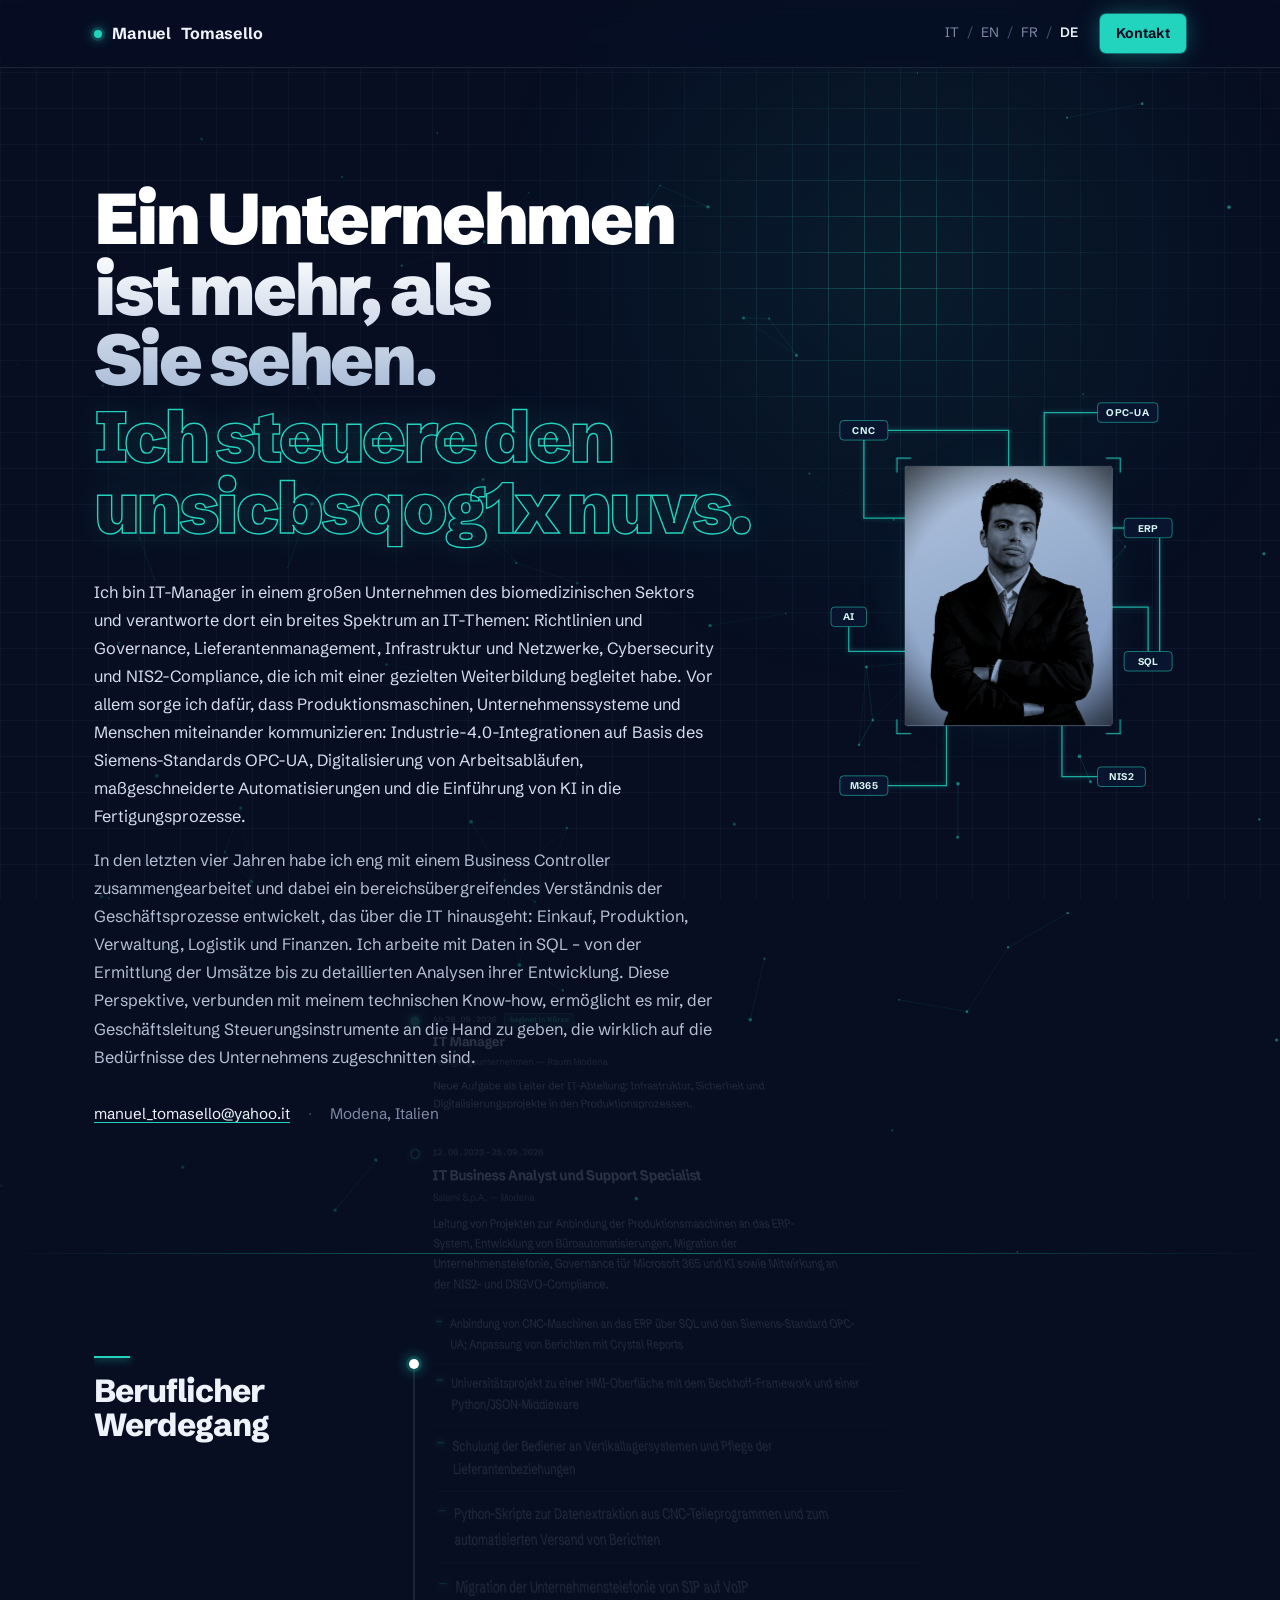
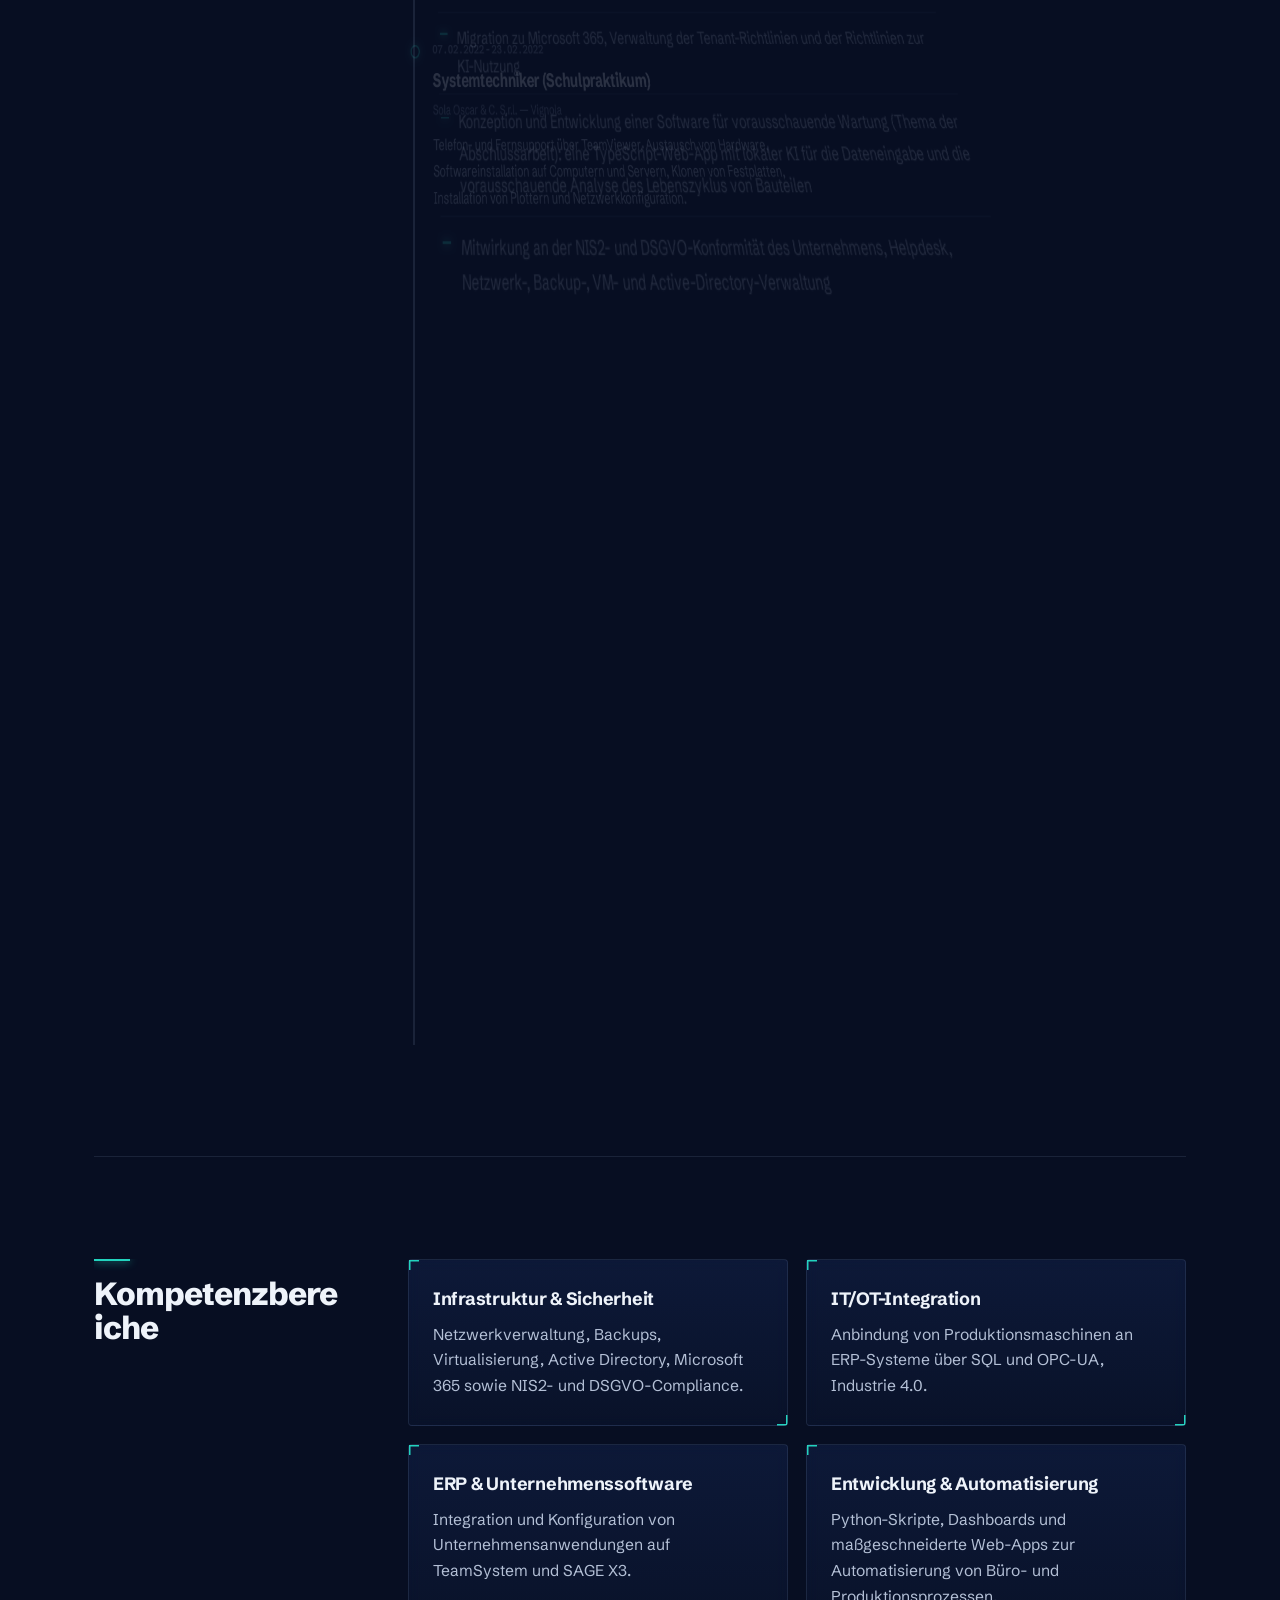
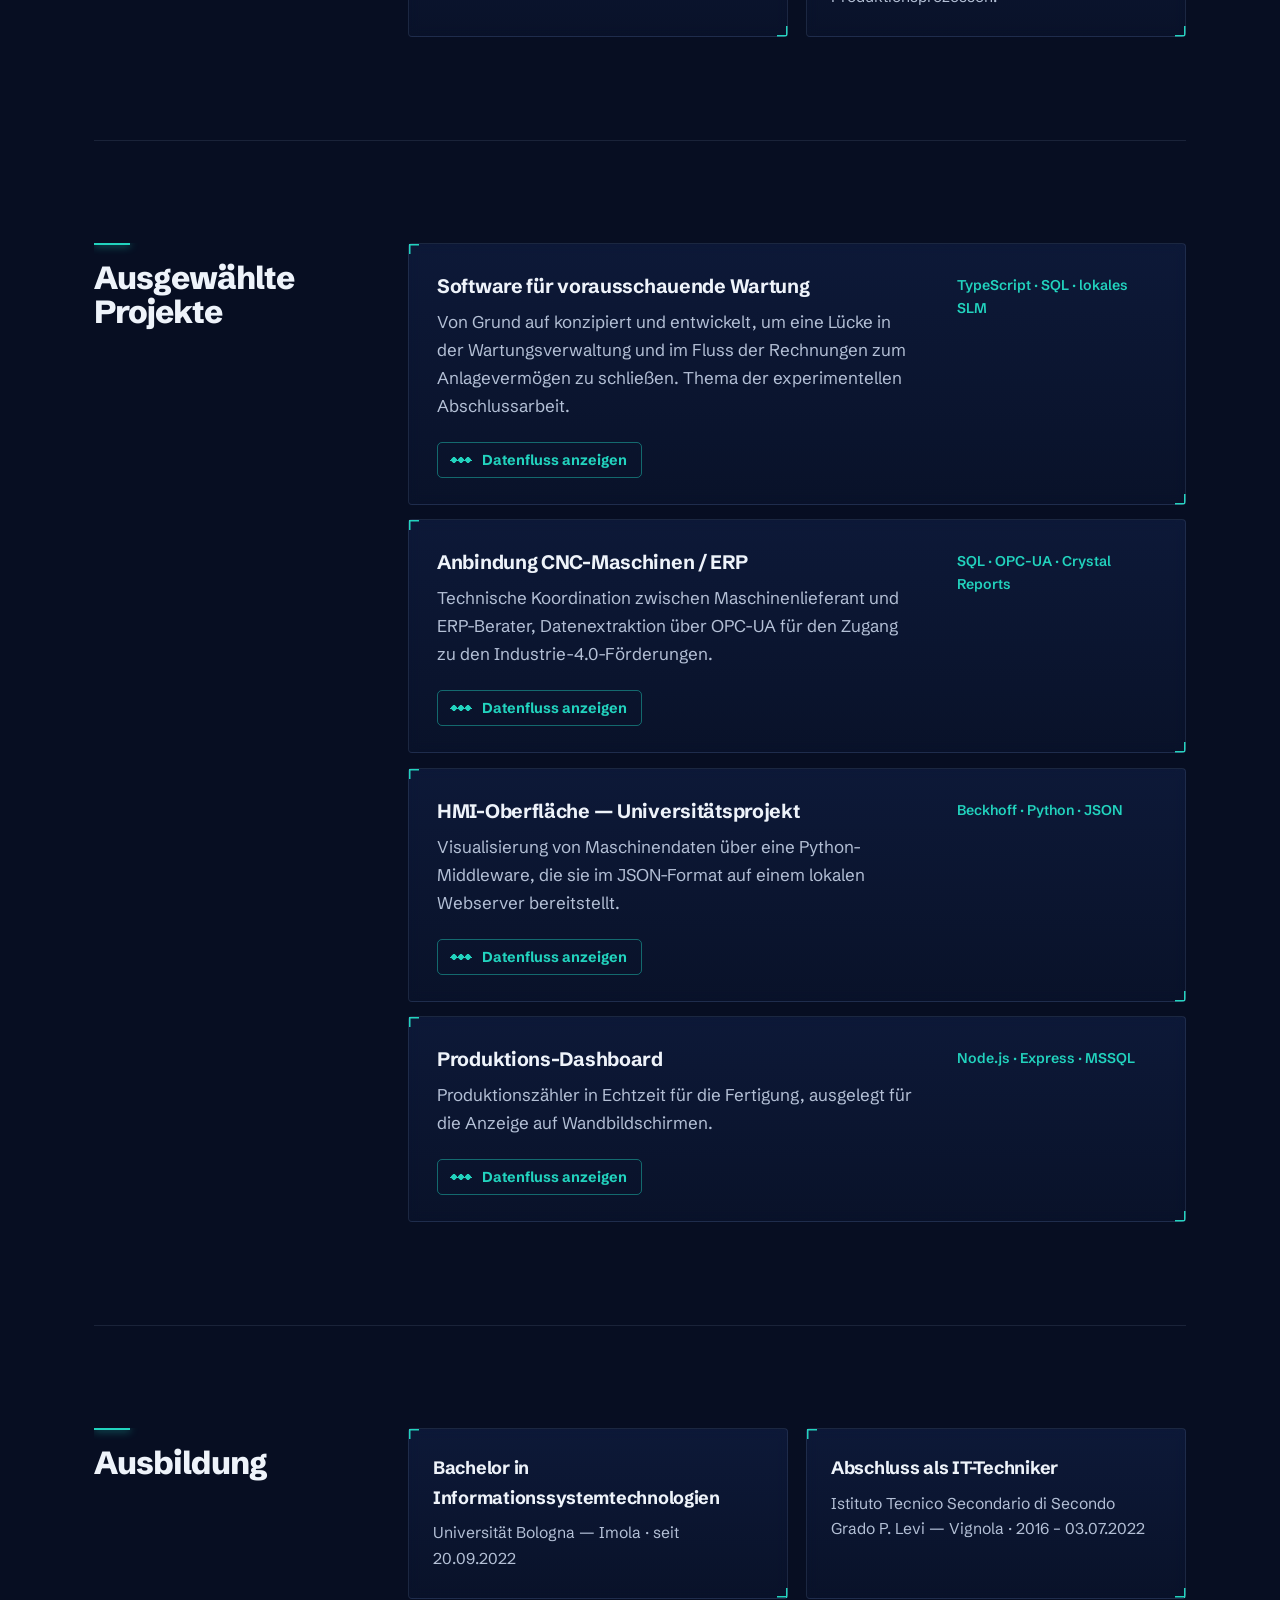
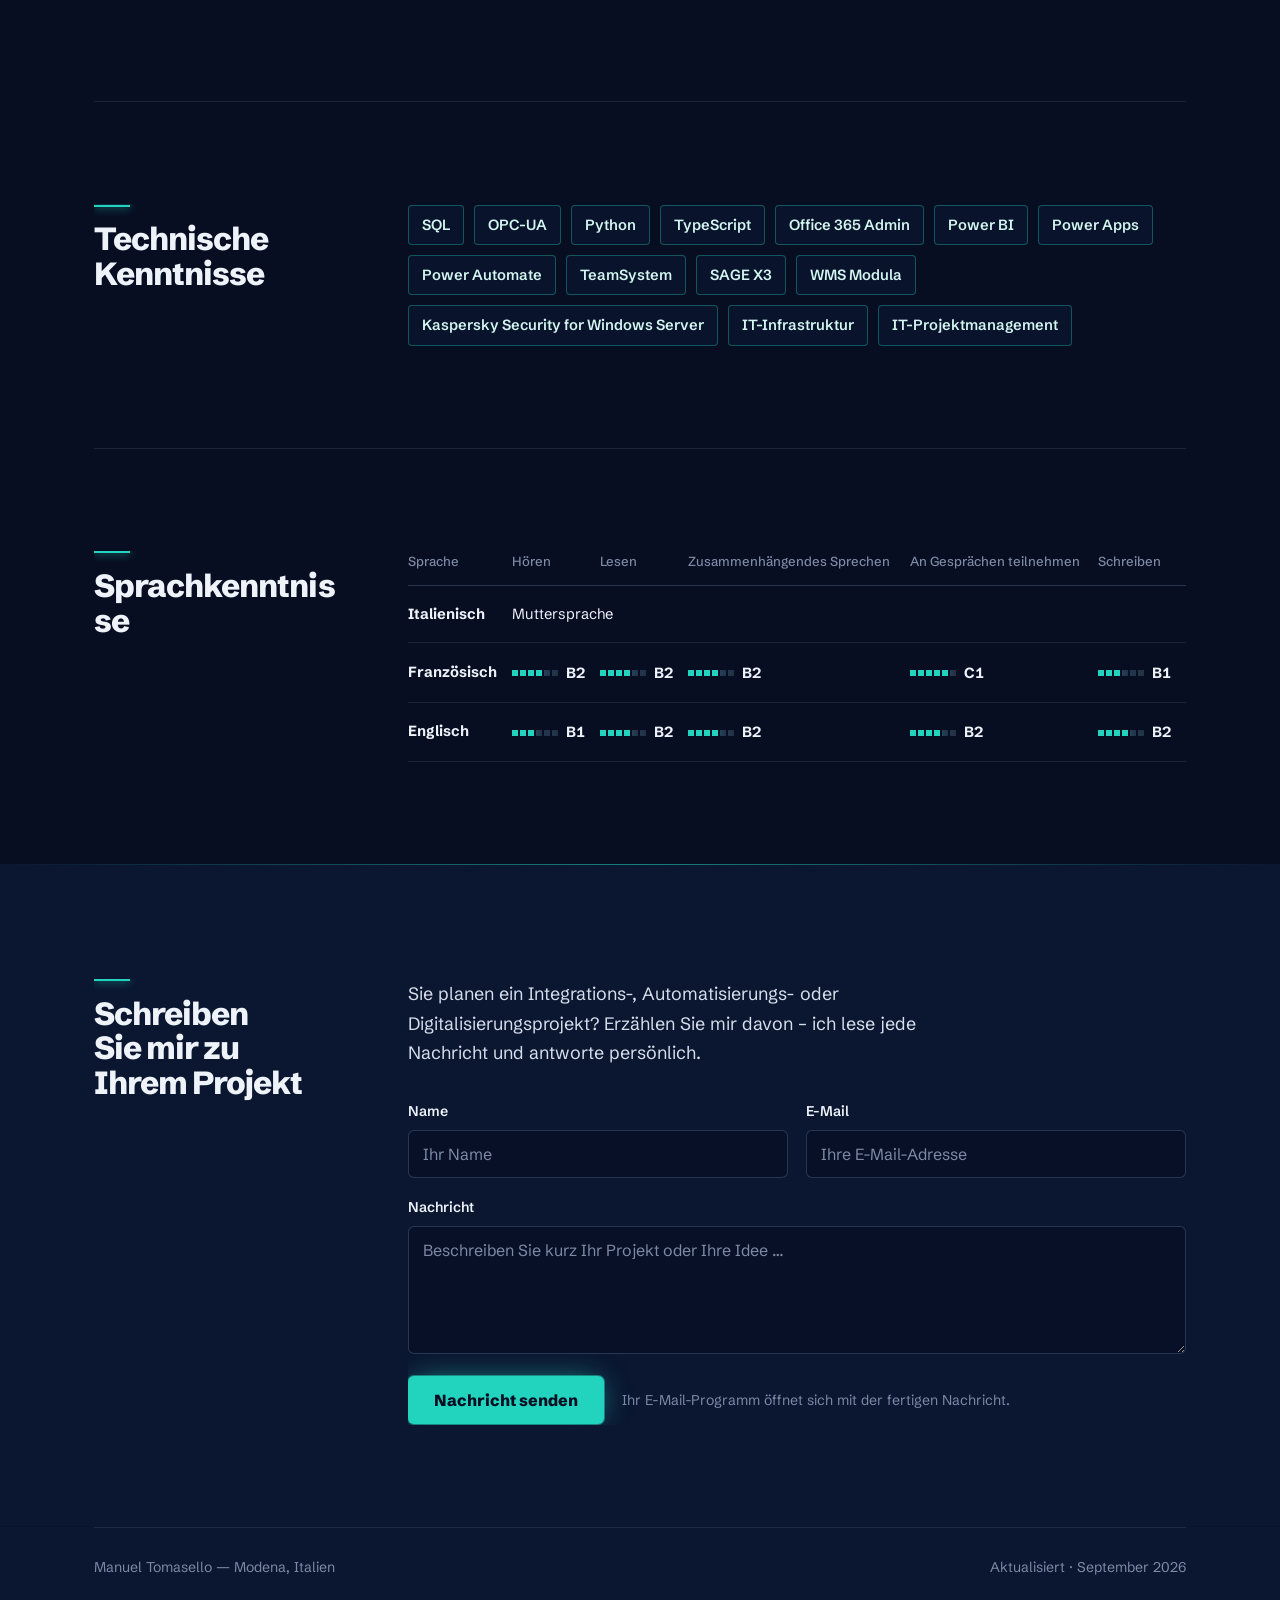
==== commit 31e3c4f1: "mobile first" ====
--- a/index-de.html
+++ b/index-de.html
@@ -223,7 +223,7 @@
       </thead>
       <tbody>
         <tr><td class="name">Italienisch</td><td colspan="5">Muttersprache</td></tr>
-        <tr><td class="name">Französisch</td><td><span class="cefr" style="--n:4">B2</span></td><td><span class="cefr" style="--n:4">B2</span></td><td><span class="cefr" style="--n:4">B2</span></td><td><span class="cefr" style="--n:4">B2</span></td><td><span class="cefr" style="--n:3">B1</span></td></tr>
+        <tr><td class="name">Französisch</td><td><span class="cefr" style="--n:4">B2</span></td><td><span class="cefr" style="--n:4">B2</span></td><td><span class="cefr" style="--n:4">B2</span></td><td><span class="cefr" style="--n:5">C1</span></td><td><span class="cefr" style="--n:3">B1</span></td></tr>
         <tr><td class="name">Englisch</td><td><span class="cefr" style="--n:3">B1</span></td><td><span class="cefr" style="--n:4">B2</span></td><td><span class="cefr" style="--n:4">B2</span></td><td><span class="cefr" style="--n:4">B2</span></td><td><span class="cefr" style="--n:4">B2</span></td></tr>
       </tbody>
     </table></div>
--- a/style.css
+++ b/style.css
@@ -32,7 +32,7 @@
 }
 
 *{ box-sizing:border-box; }
-html{ scroll-behavior:smooth; background:var(--void); }
+html{ scroll-behavior:smooth; background:var(--void); overflow-x:clip; }
 
 body{
   margin:0;
@@ -43,6 +43,7 @@
   line-height:1.65;
   -webkit-font-smoothing:antialiased;
   overflow-x:hidden;
+  overflow-x:clip;   /* niente scorrimento laterale, senza rompere il menu fisso */
   position:relative;
   isolation:isolate;
 }
@@ -387,7 +388,7 @@
   padding-top:clamp(72px, 9vw, 120px);
 }
 #contatti::before, #contact::before, #kontakt::before{
-  content:""; position:absolute; left:-100vmax; right:-100vmax; top:0; height:1px;
+  content:""; position:absolute; left:calc(50% - 50vw); width:100vw; top:0; height:1px;
   background:linear-gradient(90deg, transparent, rgba(34,211,190,.55) 50%, transparent);
 }
 #contatti, #contact, #kontakt{ position:relative; }
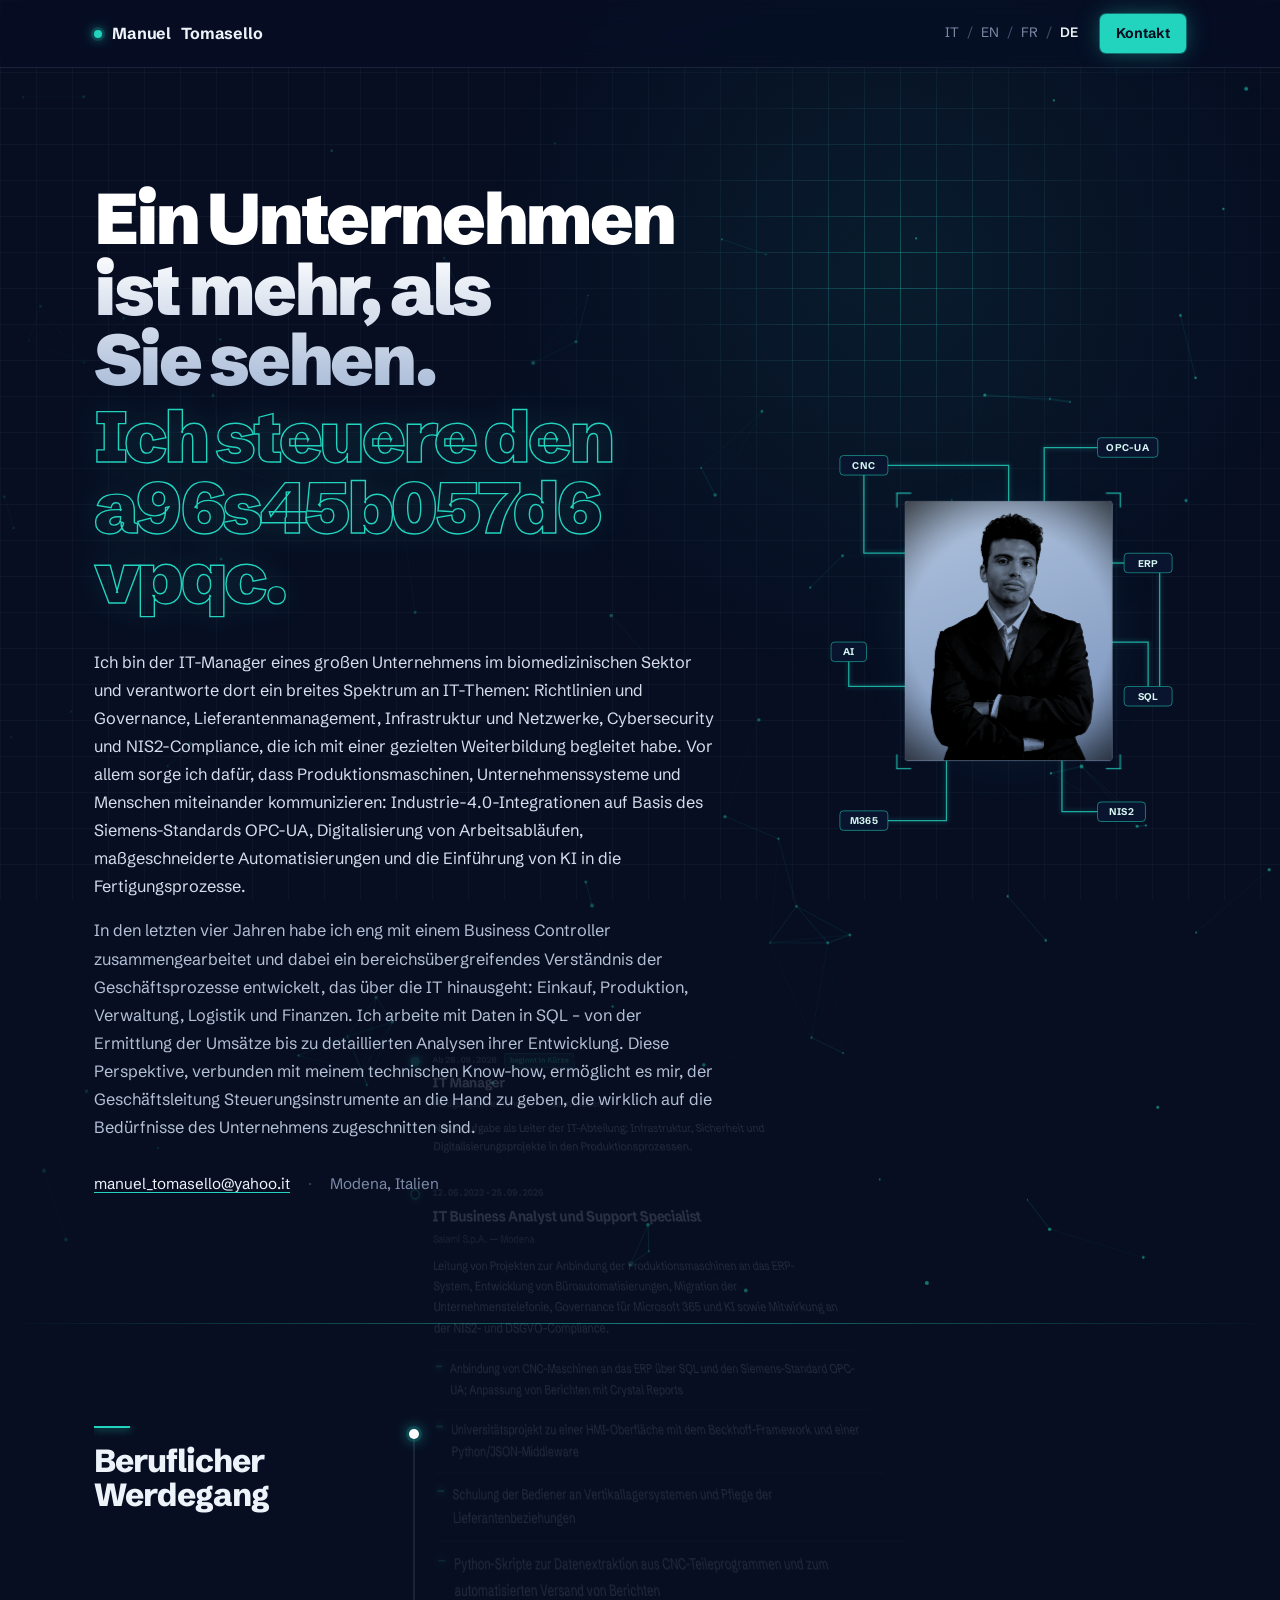
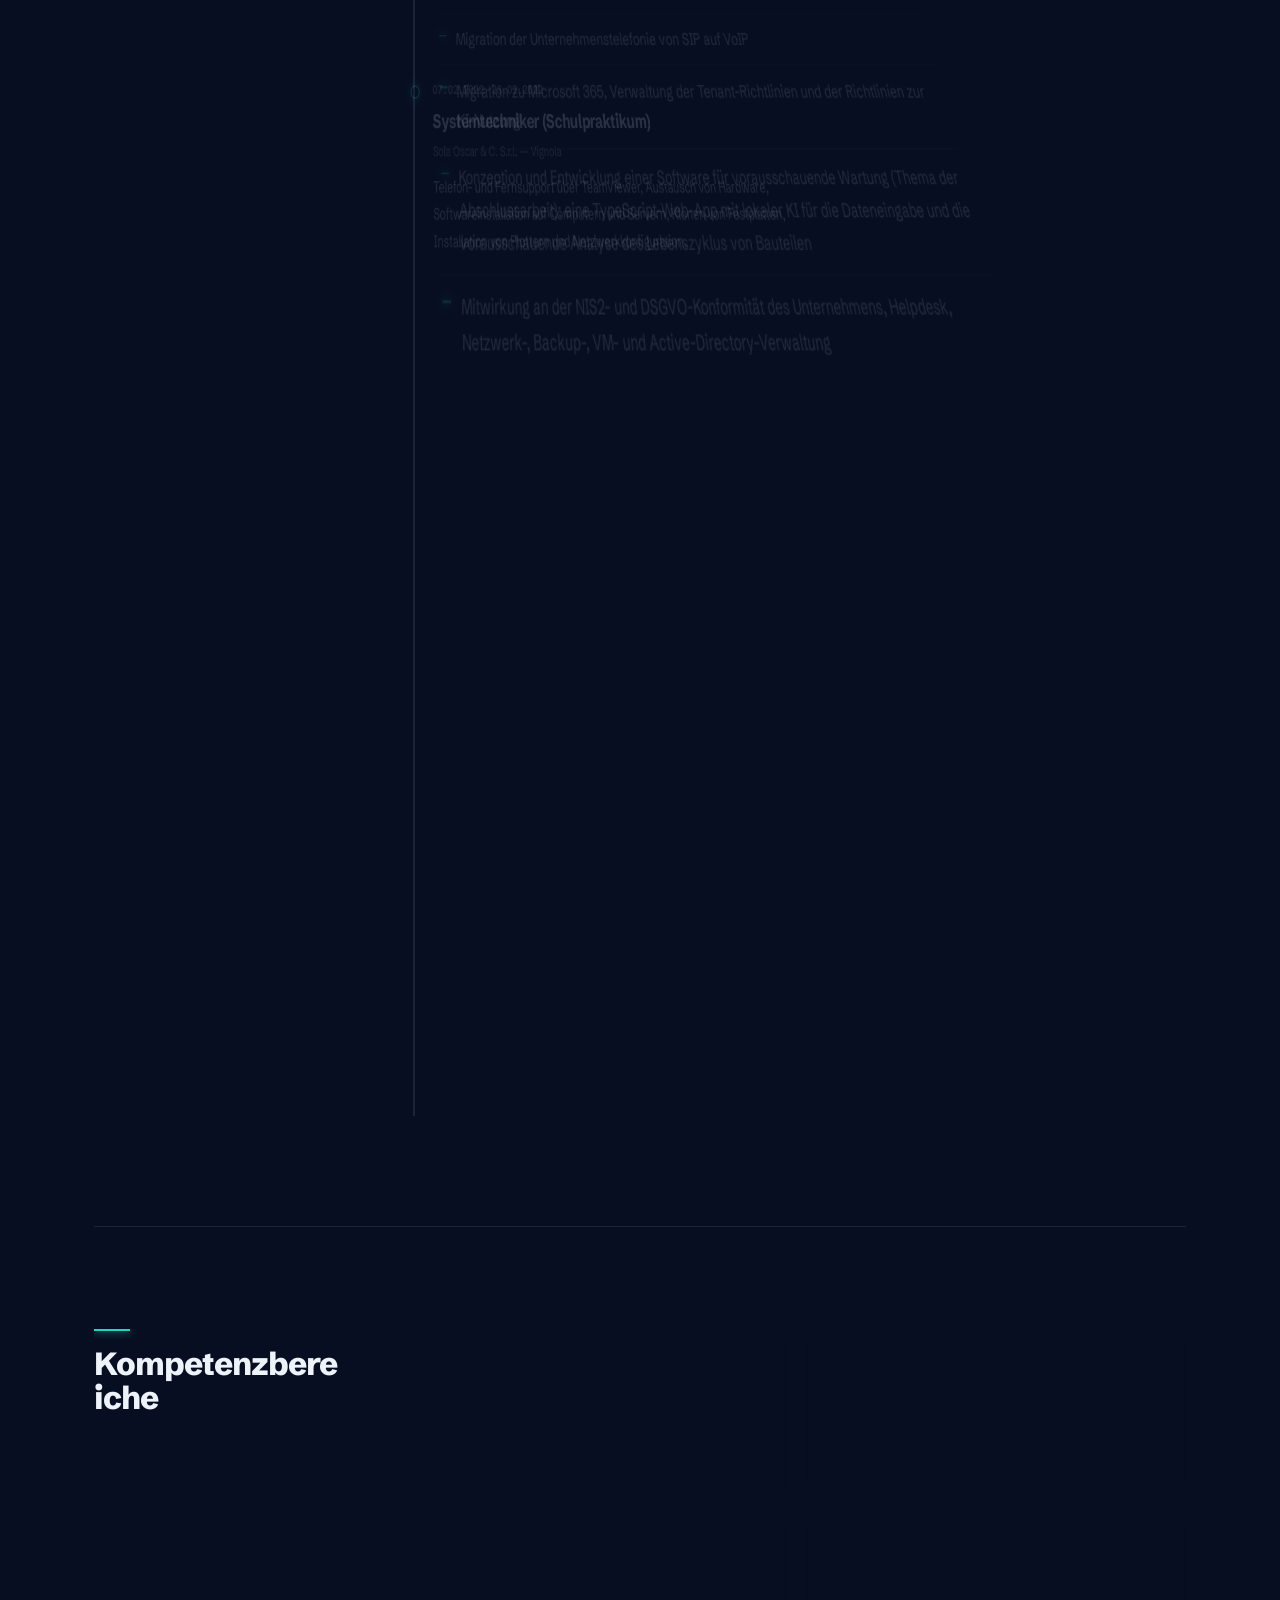
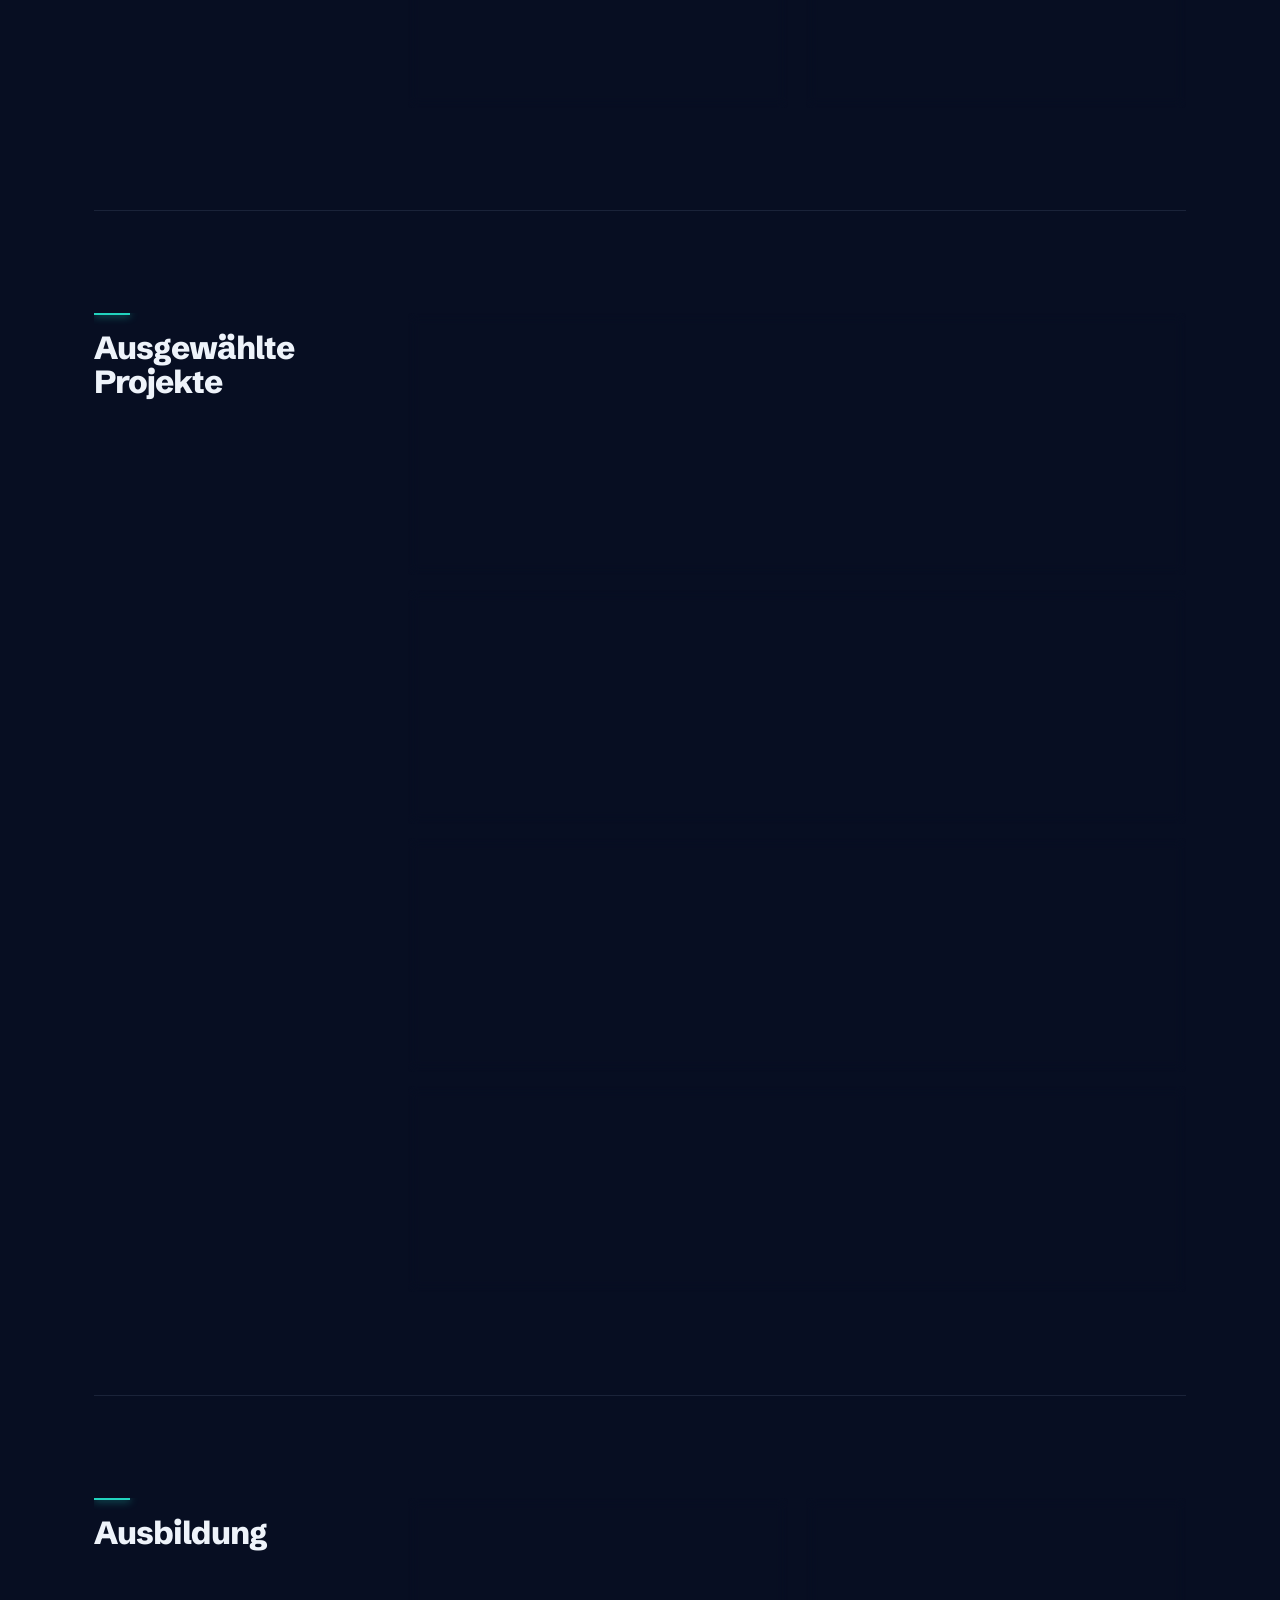
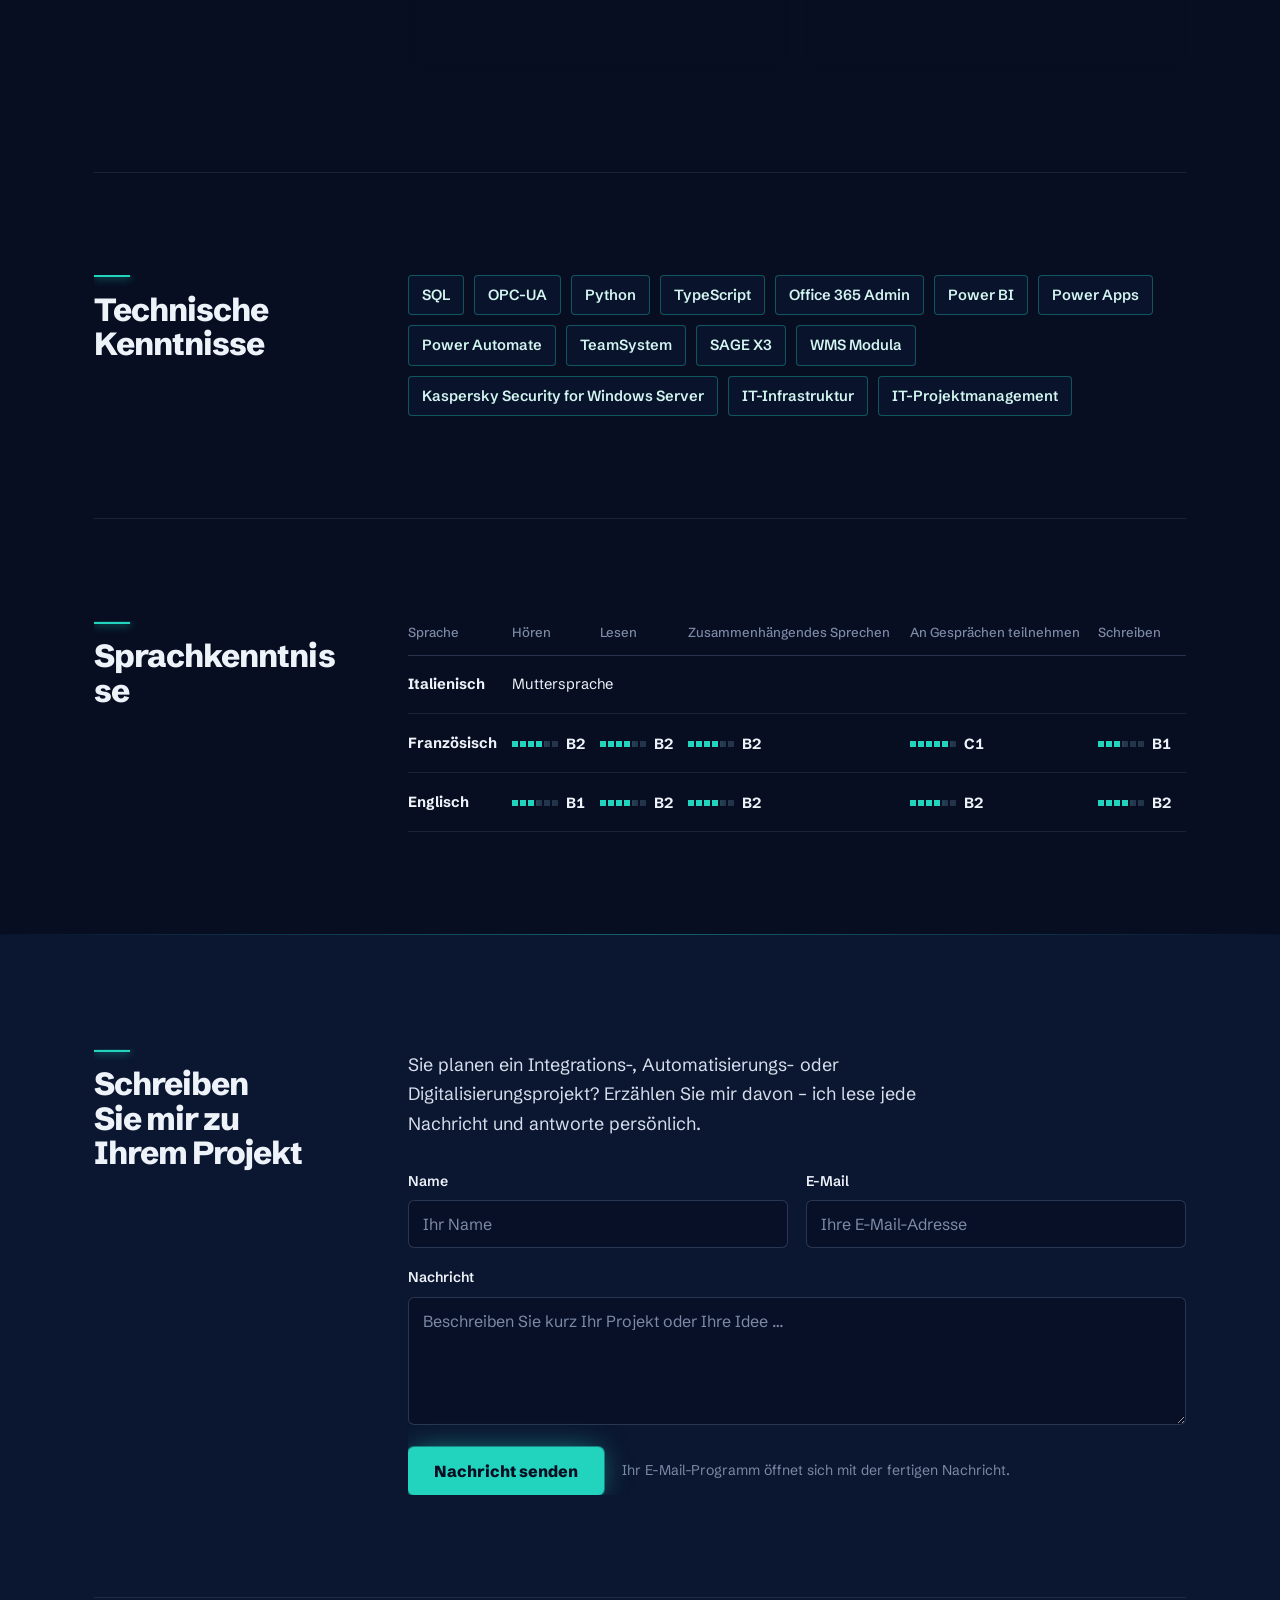
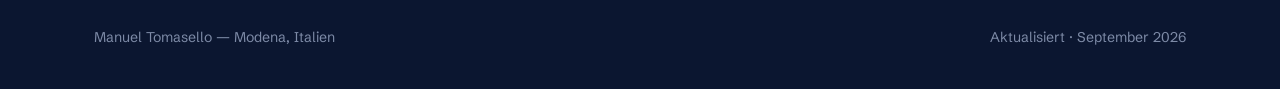
==== commit c5bbd0f3: "correzione" ====
--- a/index-de.html
+++ b/index-de.html
@@ -39,7 +39,7 @@
   <div class="hero-inner">
     <div class="hero-text">
       <h1><span>Ein Unternehmen ist mehr, als Sie sehen.</span> <span>Ich steuere den unsichtbaren Teil.</span></h1>
-      <p class="hero-desc">Ich bin IT-Manager in einem großen Unternehmen des biomedizinischen Sektors und verantworte dort ein breites Spektrum an IT-Themen: Richtlinien und Governance, Lieferantenmanagement, Infrastruktur und Netzwerke, Cybersecurity und NIS2-Compliance, die ich mit einer gezielten Weiterbildung begleitet habe. Vor allem sorge ich dafür, dass Produktionsmaschinen, Unternehmenssysteme und Menschen miteinander kommunizieren: Industrie-4.0-Integrationen auf Basis des Siemens-Standards OPC-UA, Digitalisierung von Arbeitsabläufen, maßgeschneiderte Automatisierungen und die Einführung von KI in die Fertigungsprozesse.</p>
+      <p class="hero-desc">Ich bin der IT-Manager eines großen Unternehmens im biomedizinischen Sektor und verantworte dort ein breites Spektrum an IT-Themen: Richtlinien und Governance, Lieferantenmanagement, Infrastruktur und Netzwerke, Cybersecurity und NIS2-Compliance, die ich mit einer gezielten Weiterbildung begleitet habe. Vor allem sorge ich dafür, dass Produktionsmaschinen, Unternehmenssysteme und Menschen miteinander kommunizieren: Industrie-4.0-Integrationen auf Basis des Siemens-Standards OPC-UA, Digitalisierung von Arbeitsabläufen, maßgeschneiderte Automatisierungen und die Einführung von KI in die Fertigungsprozesse.</p>
       <p class="hero-desc">In den letzten vier Jahren habe ich eng mit einem Business Controller zusammengearbeitet und dabei ein bereichsübergreifendes Verständnis der Geschäftsprozesse entwickelt, das über die IT hinausgeht: Einkauf, Produktion, Verwaltung, Logistik und Finanzen. Ich arbeite mit Daten in SQL – von der Ermittlung der Umsätze bis zu detaillierten Analysen ihrer Entwicklung. Diese Perspektive, verbunden mit meinem technischen Know-how, ermöglicht es mir, der Geschäftsleitung Steuerungsinstrumente an die Hand zu geben, die wirklich auf die Bedürfnisse des Unternehmens zugeschnitten sind.</p>
       <div class="contact-row">
         <a href="mailto:manuel_tomasello@yahoo.it">manuel_tomasello@yahoo.it</a>
